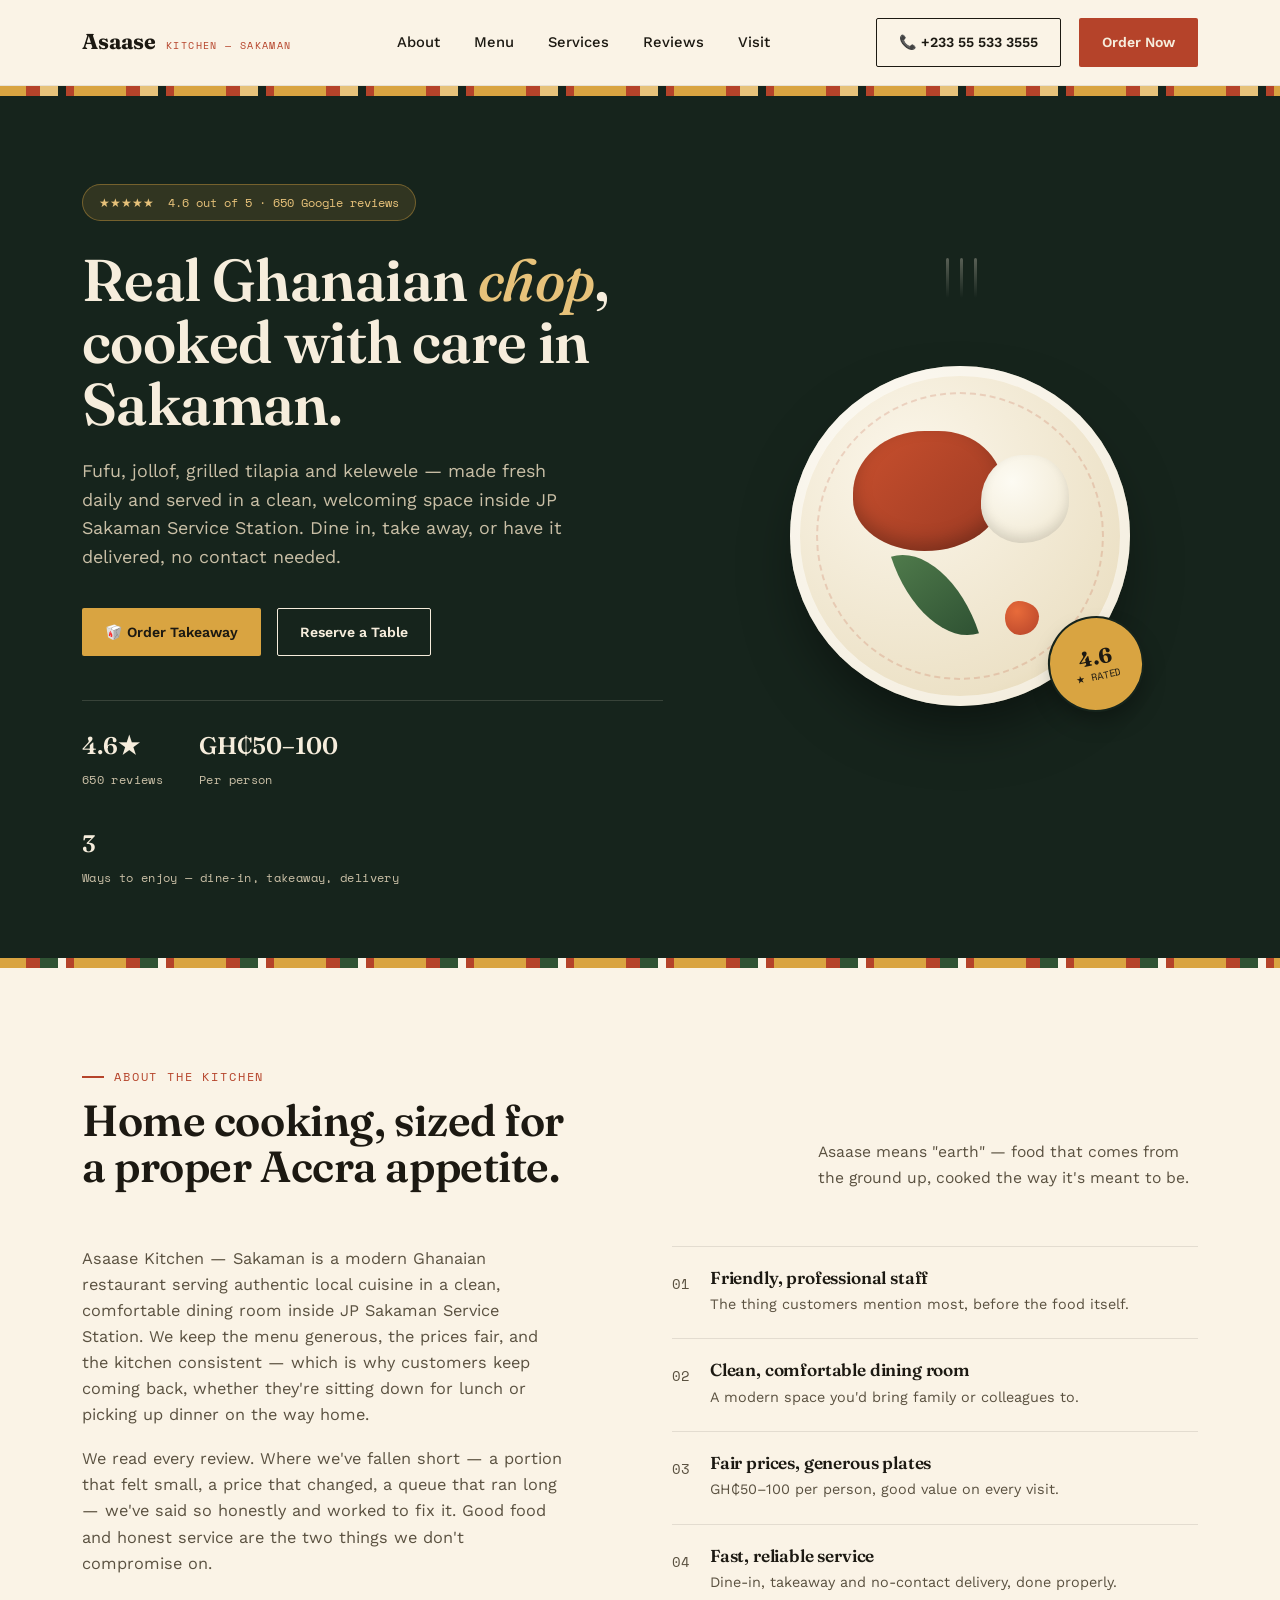
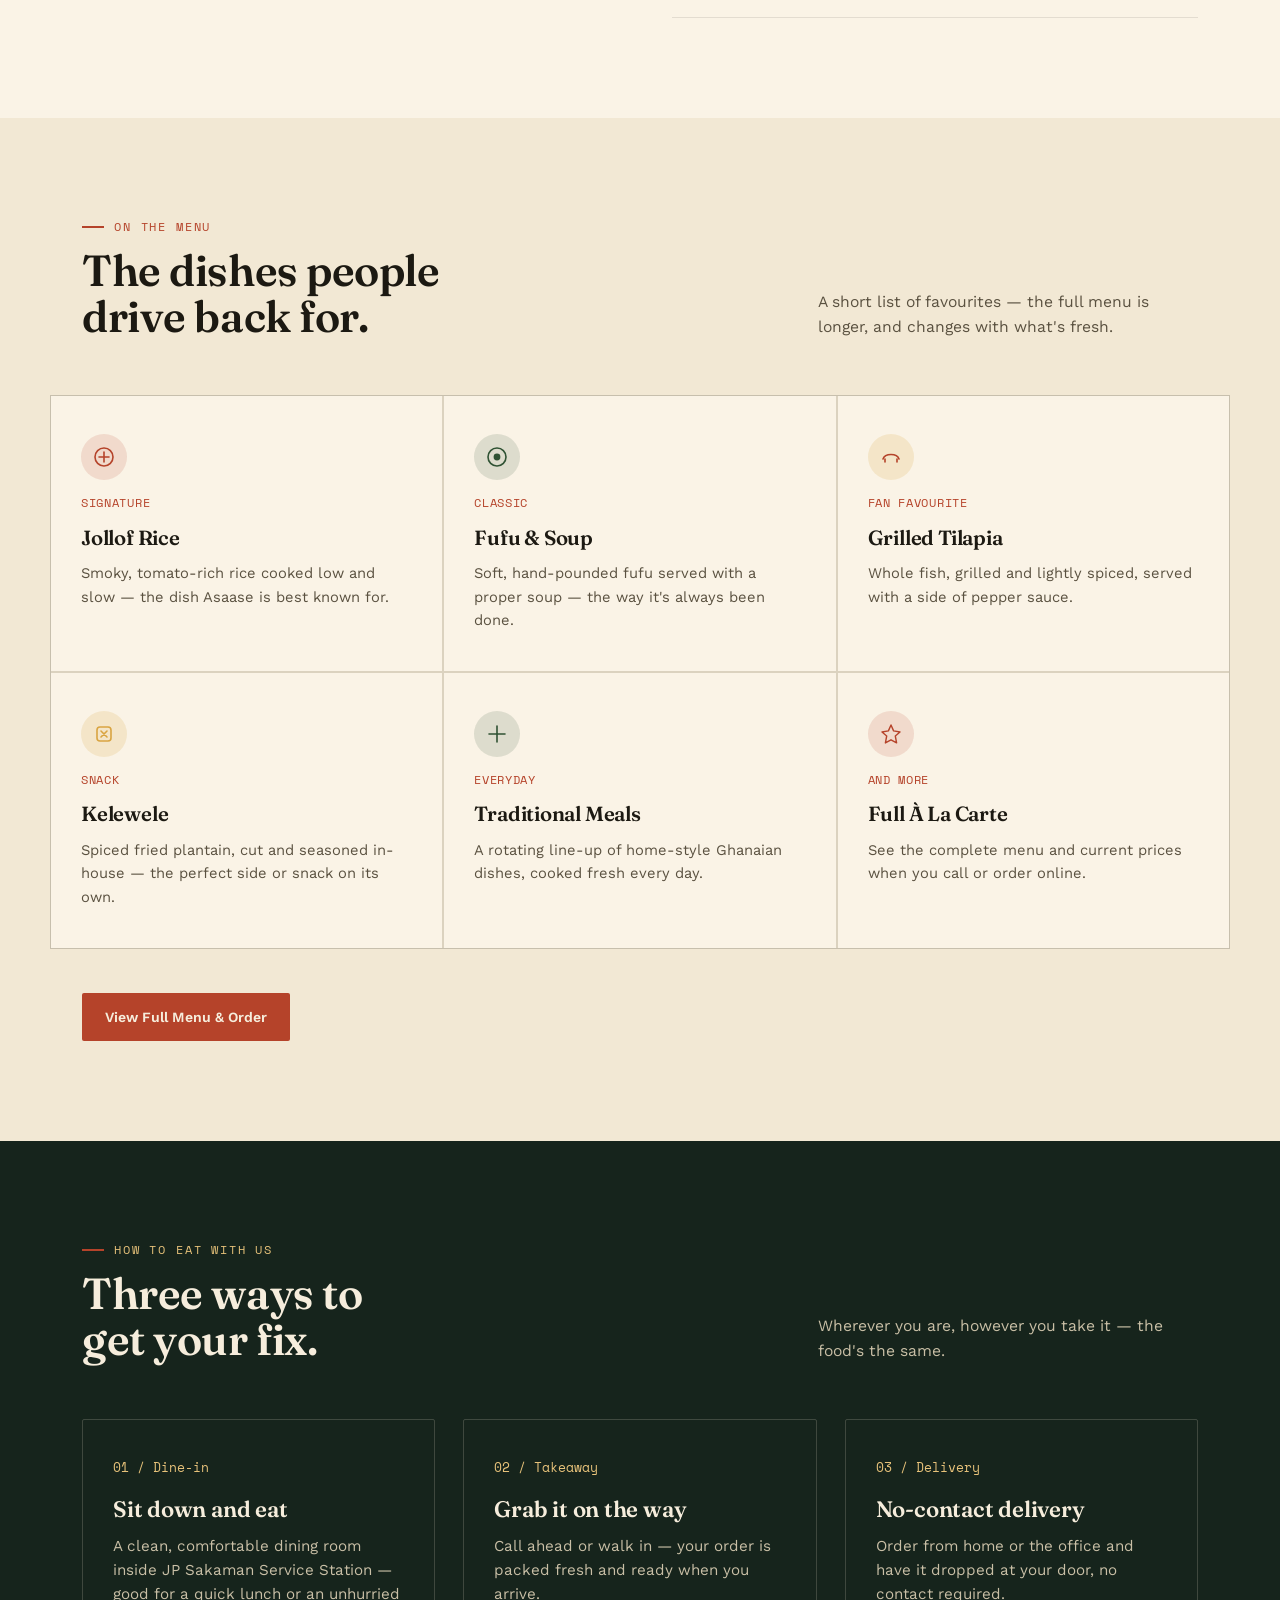
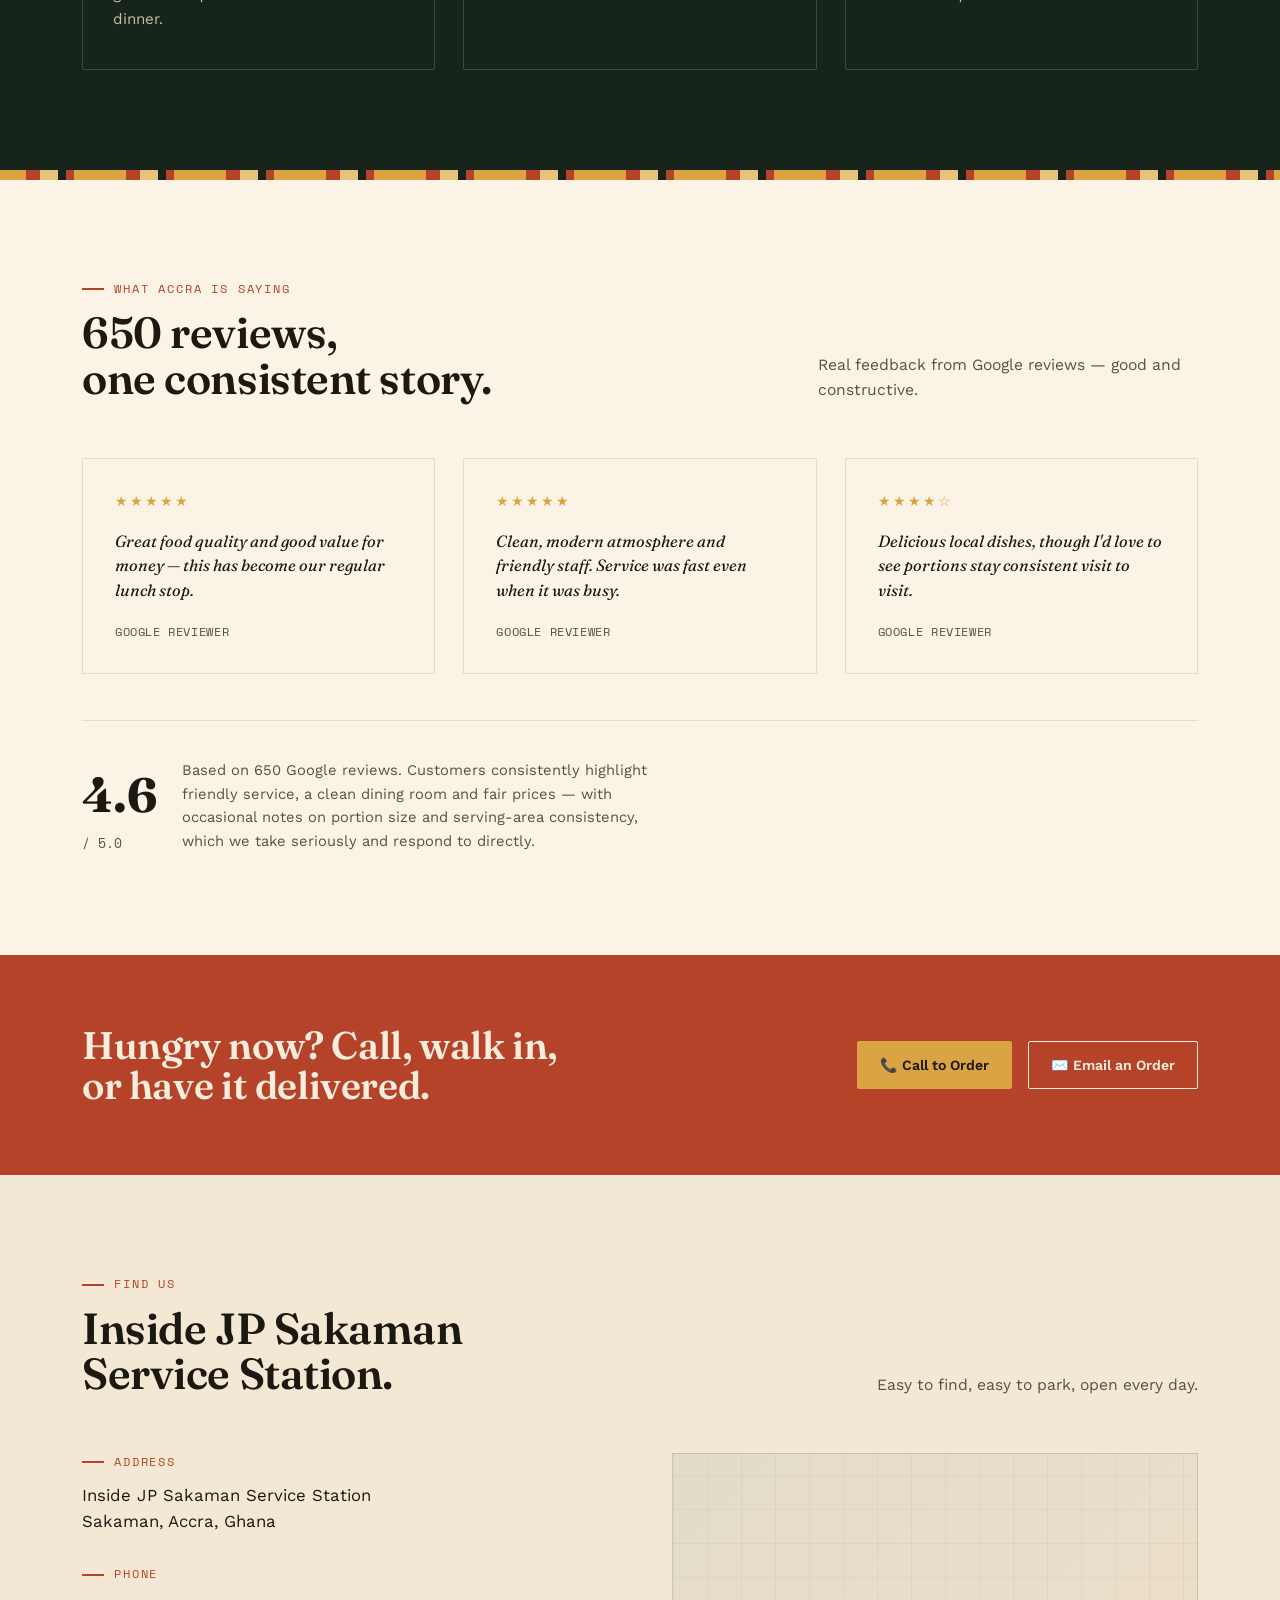
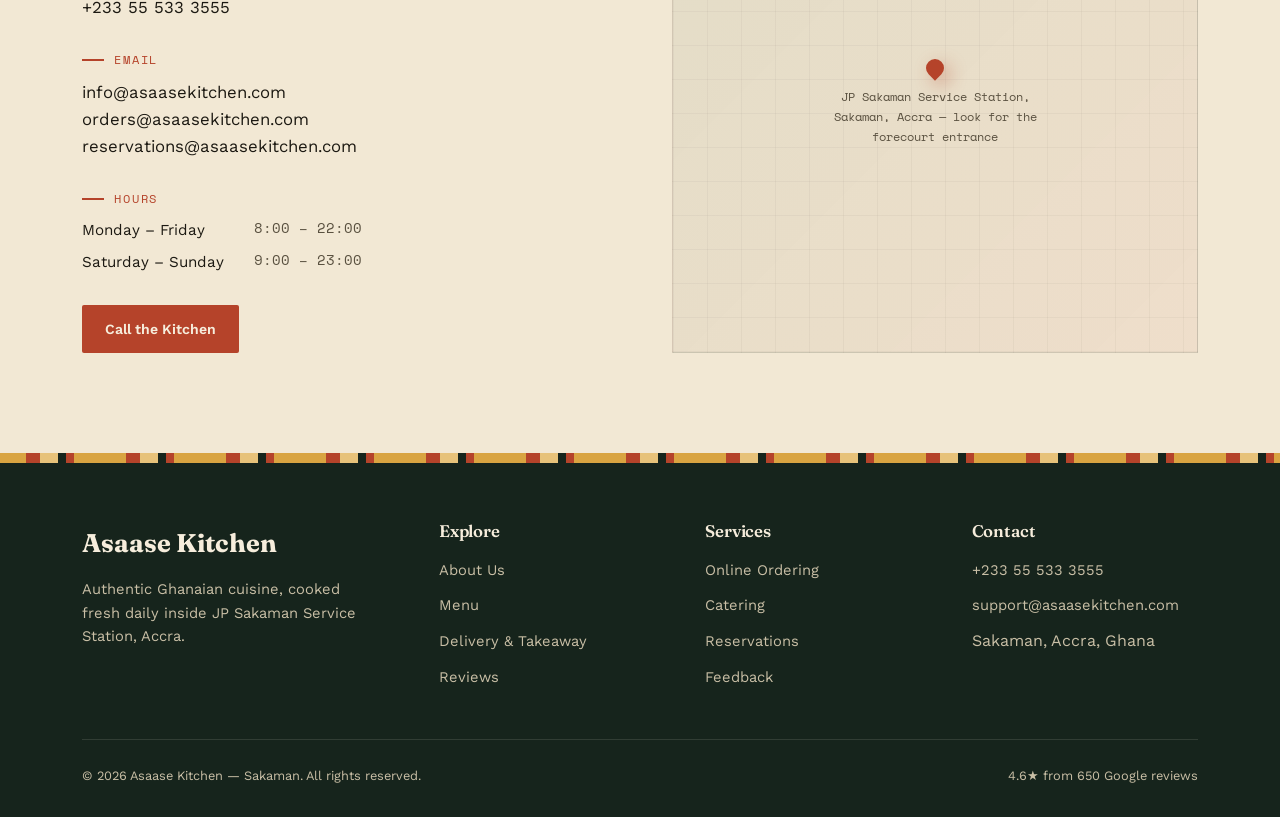
==== index.html @ f2ecf219 "Add files via upload" ====
<!DOCTYPE html>
<html lang="en">
<head>
<meta charset="UTF-8">
<meta name="viewport" content="width=device-width, initial-scale=1.0">
<title>Asaase Kitchen — Sakaman | Authentic Ghanaian Kitchen</title>
<meta name="description" content="Asaase Kitchen — Sakaman. Authentic Ghanaian cuisine, dine-in, takeaway and no-contact delivery inside JP Sakaman Service Station, Accra.">
<link rel="preconnect" href="https://fonts.googleapis.com">
<link rel="preconnect" href="https://fonts.gstatic.com" crossorigin>
<link href="https://fonts.googleapis.com/css2?family=Fraunces:opsz,wght@9..144,300;9..144,500;9..144,600;9..144,700;9..144,900&family=Work+Sans:wght@400;500;600&family=Space+Mono:wght@400;700&display=swap" rel="stylesheet">
<style>
  :root{
    --bg-dark:#16241C;
    --bg-dark-2:#1D2F23;
    --bg-cream:#FAF3E6;
    --bg-cream-2:#F2E8D4;
    --green:#2F5233;
    --green-light:#3E6B45;
    --gold:#D9A441;
    --gold-soft:#E7C27A;
    --terracotta:#B5432A;
    --terracotta-soft:#C9603F;
    --text-dark:#1C1912;
    --text-light:#F6EDDC;
    --text-muted-dark:#5A5140;
    --text-muted-light:#C9BFA6;
    --radius:2px;
  }
  *{margin:0;padding:0;box-sizing:border-box;}
  html{scroll-behavior:smooth;}
  body{
    background:var(--bg-cream);
    color:var(--text-dark);
    font-family:'Work Sans',sans-serif;
    font-size:16px;
    line-height:1.6;
    overflow-x:hidden;
  }
  h1,h2,h3,h4{
    font-family:'Fraunces',serif;
    font-weight:600;
    line-height:1.05;
    letter-spacing:-0.01em;
  }
  a{color:inherit;text-decoration:none;}
  img{max-width:100%;display:block;}
  .eyebrow{
    font-family:'Space Mono',monospace;
    font-size:0.72rem;
    letter-spacing:0.16em;
    text-transform:uppercase;
    color:var(--terracotta);
    display:flex;
    align-items:center;
    gap:10px;
  }
  .eyebrow::before{
    content:'';
    width:22px;height:2px;
    background:var(--terracotta);
    display:inline-block;
  }
  .wrap{
    max-width:1180px;
    margin:0 auto;
    padding:0 32px;
  }

  /* ---------- Kente stripe divider (signature element) ---------- */
  .kente{
    height:10px;
    width:100%;
    background:repeating-linear-gradient(
      90deg,
      var(--gold) 0px, var(--gold) 26px,
      var(--terracotta) 26px, var(--terracotta) 40px,
      var(--green) 40px, var(--green) 58px,
      var(--bg-cream) 58px, var(--bg-cream) 66px,
      var(--terracotta) 66px, var(--terracotta) 74px,
      var(--gold) 74px, var(--gold) 100px
    );
  }
  .kente.dark{
    background:repeating-linear-gradient(
      90deg,
      var(--gold) 0px, var(--gold) 26px,
      var(--terracotta) 26px, var(--terracotta) 40px,
      var(--gold-soft) 40px, var(--gold-soft) 58px,
      var(--bg-dark) 58px, var(--bg-dark) 66px,
      var(--terracotta) 66px, var(--terracotta) 74px,
      var(--gold) 74px, var(--gold) 100px
    );
  }

  /* ---------- Header ---------- */
  header{
    position:sticky;top:0;z-index:100;
    background:var(--bg-cream);
    border-bottom:1px solid rgba(28,25,18,0.08);
  }
  .nav-row{
    display:flex;
    align-items:center;
    justify-content:space-between;
    padding:18px 32px;
    max-width:1180px;
    margin:0 auto;
  }
  .logo{
    display:flex;
    align-items:baseline;
    gap:10px;
    font-family:'Fraunces',serif;
    font-weight:700;
    font-size:1.35rem;
    color:var(--text-dark);
  }
  .logo span{
    font-family:'Space Mono',monospace;
    font-size:0.62rem;
    letter-spacing:0.14em;
    text-transform:uppercase;
    color:var(--terracotta);
    font-weight:400;
  }
  nav ul{
    display:flex;
    gap:34px;
    list-style:none;
  }
  nav ul li a{
    font-size:0.92rem;
    font-weight:500;
    color:var(--text-dark);
    position:relative;
    padding-bottom:4px;
  }
  nav ul li a::after{
    content:'';
    position:absolute;
    left:0;bottom:0;
    width:0;height:2px;
    background:var(--terracotta);
    transition:width .25s ease;
  }
  nav ul li a:hover::after{width:100%;}
  .nav-actions{display:flex;align-items:center;gap:18px;}
  .btn{
    display:inline-flex;
    align-items:center;
    gap:8px;
    padding:12px 22px;
    font-size:0.88rem;
    font-weight:600;
    border-radius:var(--radius);
    border:1.5px solid transparent;
    cursor:pointer;
    transition:transform .2s ease, background .2s ease, color .2s ease, border-color .2s ease;
    white-space:nowrap;
  }
  .btn:hover{transform:translateY(-2px);}
  .btn-solid{background:var(--terracotta);color:var(--text-light);}
  .btn-solid:hover{background:#9c3a23;}
  .btn-outline{border-color:var(--text-dark);color:var(--text-dark);}
  .btn-outline:hover{background:var(--text-dark);color:var(--bg-cream);}
  .btn-outline-light{border-color:var(--text-light);color:var(--text-light);}
  .btn-outline-light:hover{background:var(--text-light);color:var(--bg-dark);}
  .btn-gold{background:var(--gold);color:var(--text-dark);}
  .btn-gold:hover{background:var(--gold-soft);}

  .menu-toggle{display:none;background:none;border:none;font-size:1.6rem;cursor:pointer;color:var(--text-dark);}

  /* ---------- Hero ---------- */
  .hero{
    background:var(--bg-dark);
    color:var(--text-light);
    position:relative;
    padding:88px 0 0;
    overflow:hidden;
  }
  .hero-grid{
    display:grid;
    grid-template-columns:1.1fr 0.9fr;
    gap:60px;
    align-items:center;
    padding-bottom:70px;
  }
  .rating-pill{
    display:inline-flex;
    align-items:center;
    gap:10px;
    background:rgba(217,164,65,0.14);
    border:1px solid rgba(217,164,65,0.4);
    padding:8px 16px;
    border-radius:40px;
    font-family:'Space Mono',monospace;
    font-size:0.78rem;
    color:var(--gold-soft);
    margin-bottom:28px;
  }
  .hero h1{
    font-size:clamp(2.6rem,4.6vw,4.1rem);
    color:var(--text-light);
    margin-bottom:22px;
  }
  .hero h1 em{
    font-style:italic;
    color:var(--gold-soft);
    font-weight:500;
  }
  .hero p.lede{
    font-size:1.12rem;
    color:var(--text-muted-light);
    max-width:480px;
    margin-bottom:36px;
  }
  .hero-ctas{display:flex;gap:16px;flex-wrap:wrap;margin-bottom:44px;}
  .hero-meta{
    display:flex;
    gap:36px;
    flex-wrap:wrap;
    border-top:1px solid rgba(246,237,220,0.15);
    padding-top:26px;
  }
  .hero-meta div{display:flex;flex-direction:column;gap:4px;}
  .hero-meta b{font-family:'Fraunces',serif;font-size:1.5rem;font-weight:600;}
  .hero-meta span{font-size:0.78rem;color:var(--text-muted-light);font-family:'Space Mono',monospace;letter-spacing:.03em;}

  /* Hero visual: abstract plate composition, css-only */
  .hero-plate-wrap{
    position:relative;
    display:flex;
    align-items:center;
    justify-content:center;
    height:440px;
  }
  .plate{
    width:340px;height:340px;
    border-radius:50%;
    background:radial-gradient(circle at 35% 30%, #FBF6EA, #ECE1C6 72%, #DCCBA1 100%);
    box-shadow:0 30px 60px -15px rgba(0,0,0,0.5), inset 0 0 0 10px rgba(255,255,255,0.5);
    position:relative;
    display:flex;
    align-items:center;
    justify-content:center;
  }
  .plate::before{
    content:'';
    position:absolute;
    inset:26px;
    border-radius:50%;
    border:2px dashed rgba(181,67,42,0.18);
  }
  .food-cluster{
    width:230px;height:230px;
    position:relative;
  }
  .blob{position:absolute;border-radius:50% 45% 55% 50%/55% 50% 50% 45%;}
  .blob.jollof{
    width:150px;height:120px;top:10px;left:8px;
    background:linear-gradient(135deg,#C9502E,#9C3A23);
    box-shadow:inset 0 -8px 18px rgba(0,0,0,0.25);
  }
  .blob.fufu{
    width:88px;height:88px;top:34px;right:6px;
    background:radial-gradient(circle at 35% 30%,#FDFBF3,#EFE6CE);
    box-shadow:inset 0 -6px 12px rgba(0,0,0,0.12);
  }
  .blob.leaf{
    width:60px;height:100px;bottom:6px;left:60px;
    background:linear-gradient(160deg,#4F7A4B,#2F5233);
    border-radius:0 100% 0 100%;
    transform:rotate(-18deg);
  }
  .blob.pepper{
    width:34px;height:34px;bottom:16px;right:36px;
    background:radial-gradient(circle at 35% 30%,#E86B3A,#B5432A);
    border-radius:40% 60% 55% 45%/50% 45% 55% 50%;
  }
  .steam{
    position:absolute;
    top:-58px;left:50%;
    width:2px;height:60px;
    opacity:0.5;
  }
  .steam span{
    position:absolute;
    width:3px;height:40px;
    background:linear-gradient(to top, rgba(246,237,220,0), rgba(246,237,220,0.6));
    border-radius:4px;
    animation:rise 3.2s ease-in-out infinite;
  }
  .steam span:nth-child(1){left:-14px;animation-delay:0s;}
  .steam span:nth-child(2){left:0px;animation-delay:1s;}
  .steam span:nth-child(3){left:14px;animation-delay:2s;}
  @keyframes rise{
    0%{transform:translateY(10px);opacity:0;}
    30%{opacity:0.7;}
    100%{transform:translateY(-40px);opacity:0;}
  }
  @media (prefers-reduced-motion: reduce){
    .steam span{animation:none;opacity:0.35;}
  }
  .badge-stamp{
    position:absolute;
    bottom:-6px;right:-14px;
    background:var(--gold);
    color:var(--text-dark);
    width:96px;height:96px;
    border-radius:50%;
    display:flex;
    flex-direction:column;
    align-items:center;
    justify-content:center;
    font-family:'Space Mono',monospace;
    font-size:0.62rem;
    text-align:center;
    line-height:1.3;
    transform:rotate(-12deg);
    box-shadow:0 12px 24px -6px rgba(0,0,0,0.4);
    border:2px solid var(--bg-dark);
  }
  .badge-stamp b{font-family:'Fraunces',serif;font-size:1.3rem;display:block;}

  /* ---------- Section shells ---------- */
  section{padding:100px 0;}
  .section-cream{background:var(--bg-cream);}
  .section-cream2{background:var(--bg-cream-2);}
  .section-dark{background:var(--bg-dark);color:var(--text-light);}
  .section-head{
    display:flex;
    justify-content:space-between;
    align-items:flex-end;
    gap:40px;
    margin-bottom:56px;
    flex-wrap:wrap;
  }
  .section-head h2{font-size:clamp(2rem,3.4vw,2.9rem);margin-top:12px;}
  .section-head p{max-width:380px;color:var(--text-muted-dark);font-size:0.98rem;}
  .section-dark .section-head p{color:var(--text-muted-light);}

  /* ---------- About / highlights ---------- */
  .about-grid{
    display:grid;
    grid-template-columns:1fr 1fr;
    gap:64px;
    align-items:start;
  }
  .about-grid p{color:var(--text-muted-dark);margin-bottom:18px;font-size:1.02rem;max-width:480px;}
  .highlight-list{
    display:flex;
    flex-direction:column;
    gap:0;
  }
  .highlight-item{
    display:flex;
    gap:20px;
    padding:22px 0;
    border-top:1px solid rgba(28,25,18,0.1);
  }
  .highlight-item:last-child{border-bottom:1px solid rgba(28,25,18,0.1);}
  .highlight-num{
    font-family:'Space Mono',monospace;
    font-size:0.8rem;
    color:var(--terracotta);
    padding-top:3px;
  }
  .highlight-item h4{font-size:1.08rem;margin-bottom:4px;}
  .highlight-item span{color:var(--text-muted-dark);font-size:0.9rem;}

  /* ---------- Dishes ---------- */
  .dish-grid{
    display:grid;
    grid-template-columns:repeat(3,1fr);
    gap:2px;
    background:rgba(28,25,18,0.1);
    border:1px solid rgba(28,25,18,0.1);
  }
  .dish-card{
    background:var(--bg-cream);
    padding:38px 30px;
    display:flex;
    flex-direction:column;
    gap:14px;
    min-height:230px;
    transition:background .25s ease;
    position:relative;
  }
  .dish-card:hover{background:var(--bg-cream-2);}
  .dish-icon{
    width:46px;height:46px;
    border-radius:50%;
    display:flex;align-items:center;justify-content:center;
  }
  .dish-icon svg{width:24px;height:24px;}
  .dish-card h3{font-size:1.28rem;}
  .dish-card p{color:var(--text-muted-dark);font-size:0.92rem;flex-grow:1;}
  .dish-tag{
    font-family:'Space Mono',monospace;
    font-size:0.72rem;
    letter-spacing:.06em;
    text-transform:uppercase;
    color:var(--terracotta);
  }

  /* ---------- Services ---------- */
  .service-grid{
    display:grid;
    grid-template-columns:repeat(3,1fr);
    gap:28px;
  }
  .service-card{
    border:1.5px solid rgba(246,237,220,0.18);
    padding:38px 30px;
    border-radius:var(--radius);
    transition:border-color .25s ease, transform .25s ease;
  }
  .service-card:hover{border-color:var(--gold);transform:translateY(-4px);}
  .service-card .num{
    font-family:'Space Mono',monospace;
    color:var(--gold-soft);
    font-size:0.8rem;
    margin-bottom:20px;
    display:block;
  }
  .service-card h3{font-size:1.4rem;margin-bottom:12px;color:var(--text-light);}
  .service-card p{color:var(--text-muted-light);font-size:0.95rem;}

  /* ---------- Reviews ---------- */
  .review-strip{
    display:grid;
    grid-template-columns:repeat(3,1fr);
    gap:28px;
  }
  .review-card{
    background:var(--bg-cream);
    border:1px solid rgba(28,25,18,0.1);
    padding:32px;
    position:relative;
  }
  .review-stars{color:var(--gold);font-family:'Space Mono',monospace;font-size:0.85rem;margin-bottom:16px;letter-spacing:2px;}
  .review-card p.quote{font-size:1.02rem;font-family:'Fraunces',serif;font-weight:400;font-style:italic;margin-bottom:20px;line-height:1.5;}
  .review-name{font-family:'Space Mono',monospace;font-size:0.76rem;text-transform:uppercase;color:var(--text-muted-dark);letter-spacing:.05em;}
  .review-summary{
    display:flex;
    align-items:center;
    gap:24px;
    margin-top:46px;
    padding-top:36px;
    border-top:1px solid rgba(28,25,18,0.1);
    flex-wrap:wrap;
  }
  .review-summary .score{font-family:'Fraunces',serif;font-size:3rem;font-weight:700;}
  .review-summary .score-sub{font-family:'Space Mono',monospace;font-size:0.8rem;color:var(--text-muted-dark);}
  .review-note{color:var(--text-muted-dark);font-size:0.92rem;max-width:500px;}

  /* ---------- Order / CTA banner ---------- */
  .order-banner{
    background:var(--terracotta);
    color:var(--text-light);
    padding:70px 0;
  }
  .order-banner .wrap{
    display:flex;
    justify-content:space-between;
    align-items:center;
    gap:40px;
    flex-wrap:wrap;
  }
  .order-banner h2{font-size:clamp(1.8rem,3vw,2.5rem);max-width:520px;color:var(--text-light);}
  .order-banner-ctas{display:flex;gap:16px;flex-wrap:wrap;}

  /* ---------- Location / Contact ---------- */
  .contact-grid{
    display:grid;
    grid-template-columns:1fr 1fr;
    gap:64px;
  }
  .info-block{margin-bottom:30px;}
  .info-block .eyebrow{margin-bottom:10px;}
  .info-block p, .info-block a.line{font-size:1.05rem;margin-bottom:2px;}
  .info-block a.line:hover{color:var(--terracotta);}
  .map-frame{
    border:1px solid rgba(28,25,18,0.12);
    background:
      linear-gradient(135deg, rgba(47,82,51,0.08), rgba(181,67,42,0.06)),
      repeating-linear-gradient(0deg, rgba(28,25,18,0.04) 0 1px, transparent 1px 34px),
      repeating-linear-gradient(90deg, rgba(28,25,18,0.04) 0 1px, transparent 1px 34px);
    min-height:360px;
    position:relative;
    display:flex;
    align-items:center;
    justify-content:center;
  }
  .map-pin{
    display:flex;
    flex-direction:column;
    align-items:center;
    gap:10px;
  }
  .map-pin .dot{
    width:18px;height:18px;
    background:var(--terracotta);
    border-radius:50% 50% 50% 0;
    transform:rotate(-45deg);
    box-shadow:0 8px 18px rgba(181,67,42,0.4);
  }
  .map-pin span{
    font-family:'Space Mono',monospace;
    font-size:0.78rem;
    color:var(--text-muted-dark);
    text-align:center;
    max-width:220px;
  }
  .hours-list{display:flex;flex-direction:column;gap:8px;margin-top:8px;}
  .hours-list div{display:flex;justify-content:space-between;font-size:0.95rem;max-width:280px;}
  .hours-list span:last-child{font-family:'Space Mono',monospace;font-size:0.85rem;color:var(--text-muted-dark);}

  /* ---------- Footer ---------- */
  footer{background:var(--bg-dark);color:var(--text-muted-light);padding:60px 0 30px;}
  .footer-grid{
    display:grid;
    grid-template-columns:1.4fr 1fr 1fr 1fr;
    gap:40px;
    margin-bottom:50px;
  }
  .footer-grid h4{color:var(--text-light);font-family:'Fraunces',serif;font-size:1.05rem;margin-bottom:16px;font-weight:600;}
  .footer-grid ul{list-style:none;display:flex;flex-direction:column;gap:10px;}
  .footer-grid ul li a{font-size:0.92rem;}
  .footer-grid ul li a:hover{color:var(--gold-soft);}
  .footer-logo{
    font-family:'Fraunces',serif;font-size:1.6rem;font-weight:700;color:var(--text-light);margin-bottom:14px;
  }
  .footer-bottom{
    display:flex;
    justify-content:space-between;
    padding-top:26px;
    border-top:1px solid rgba(246,237,220,0.12);
    font-size:0.8rem;
    flex-wrap:wrap;
    gap:10px;
  }

  /* ---------- Mobile nav ---------- */
  .mobile-menu{
    display:none;
    position:fixed;
    inset:0;
    background:var(--bg-dark);
    z-index:200;
    flex-direction:column;
    padding:32px;
  }
  .mobile-menu.open{display:flex;}
  .mobile-menu-top{display:flex;justify-content:space-between;align-items:center;margin-bottom:50px;}
  .mobile-menu ul{list-style:none;display:flex;flex-direction:column;gap:28px;}
  .mobile-menu ul li a{font-family:'Fraunces',serif;font-size:2rem;color:var(--text-light);}
  .mobile-menu .btn{margin-top:40px;align-self:flex-start;}
  .close-x{background:none;border:none;color:var(--text-light);font-size:2rem;cursor:pointer;}

  /* ---------- Responsive ---------- */
  @media (max-width:980px){
    .hero-grid{grid-template-columns:1fr;gap:50px;padding-bottom:50px;}
    .hero-plate-wrap{height:320px;order:-1;}
    .about-grid{grid-template-columns:1fr;}
    .dish-grid{grid-template-columns:repeat(2,1fr);}
    .service-grid{grid-template-columns:repeat(1,1fr);}
    .review-strip{grid-template-columns:1fr;}
    .contact-grid{grid-template-columns:1fr;}
    .footer-grid{grid-template-columns:1fr 1fr;}
    nav, .nav-actions .btn-outline{display:none;}
    .menu-toggle{display:block;}
  }
  @media (max-width:600px){
    .wrap{padding:0 20px;}
    .dish-grid{grid-template-columns:1fr;}
    .footer-grid{grid-template-columns:1fr;}
    section{padding:70px 0;}
    .order-banner .wrap{flex-direction:column;align-items:flex-start;}
  }
</style>
</head>
<body>

<header>
  <div class="nav-row">
    <a href="#top" class="logo">Asaase <span>Kitchen — Sakaman</span></a>
    <nav>
      <ul>
        <li><a href="#about">About</a></li>
        <li><a href="#menu">Menu</a></li>
        <li><a href="#services">Services</a></li>
        <li><a href="#reviews">Reviews</a></li>
        <li><a href="#visit">Visit</a></li>
      </ul>
    </nav>
    <div class="nav-actions">
      <a href="tel:+233555333555" class="btn btn-outline">📞 +233 55 533 3555</a>
      <a href="#order" class="btn btn-solid">Order Now</a>
      <button class="menu-toggle" aria-label="Open menu" onclick="document.getElementById('mobileMenu').classList.add('open')">☰</button>
    </div>
  </div>
</header>

<div class="mobile-menu" id="mobileMenu">
  <div class="mobile-menu-top">
    <span class="logo" style="color:var(--text-light)">Asaase Kitchen</span>
    <button class="close-x" onclick="document.getElementById('mobileMenu').classList.remove('open')">✕</button>
  </div>
  <ul>
    <li><a href="#about" onclick="document.getElementById('mobileMenu').classList.remove('open')">About</a></li>
    <li><a href="#menu" onclick="document.getElementById('mobileMenu').classList.remove('open')">Menu</a></li>
    <li><a href="#services" onclick="document.getElementById('mobileMenu').classList.remove('open')">Services</a></li>
    <li><a href="#reviews" onclick="document.getElementById('mobileMenu').classList.remove('open')">Reviews</a></li>
    <li><a href="#visit" onclick="document.getElementById('mobileMenu').classList.remove('open')">Visit</a></li>
  </ul>
  <a href="#order" class="btn btn-gold">Order Now</a>
</div>

<div class="kente dark" id="top"></div>

<!-- HERO -->
<section class="hero">
  <div class="wrap hero-grid">
    <div>
      <div class="rating-pill">★★★★★ &nbsp;4.6 out of 5 · 650 Google reviews</div>
      <h1>Real Ghanaian <em>chop</em>,<br>cooked with care in Sakaman.</h1>
      <p class="lede">Fufu, jollof, grilled tilapia and kelewele — made fresh daily and served in a clean, welcoming space inside JP Sakaman Service Station. Dine in, take away, or have it delivered, no contact needed.</p>
      <div class="hero-ctas">
        <a href="#order" class="btn btn-gold">🥡 Order Takeaway</a>
        <a href="#visit" class="btn btn-outline-light">Reserve a Table</a>
      </div>
      <div class="hero-meta">
        <div><b>4.6★</b><span>650 reviews</span></div>
        <div><b>GH₵50–100</b><span>Per person</span></div>
        <div><b>3</b><span>Ways to enjoy — dine-in, takeaway, delivery</span></div>
      </div>
    </div>
    <div class="hero-plate-wrap">
      <div class="steam"><span></span><span></span><span></span></div>
      <div class="plate">
        <div class="food-cluster">
          <div class="blob jollof"></div>
          <div class="blob fufu"></div>
          <div class="blob leaf"></div>
          <div class="blob pepper"></div>
        </div>
        <div class="badge-stamp"><b>4.6</b>★ RATED</div>
      </div>
    </div>
  </div>
</section>
<div class="kente"></div>

<!-- ABOUT -->
<section class="section-cream" id="about">
  <div class="wrap">
    <div class="section-head">
      <div>
        <span class="eyebrow">About the kitchen</span>
        <h2>Home cooking, sized for<br>a proper Accra appetite.</h2>
      </div>
      <p>Asaase means "earth" — food that comes from the ground up, cooked the way it's meant to be.</p>
    </div>
    <div class="about-grid">
      <div>
        <p>Asaase Kitchen — Sakaman is a modern Ghanaian restaurant serving authentic local cuisine in a clean, comfortable dining room inside JP Sakaman Service Station. We keep the menu generous, the prices fair, and the kitchen consistent — which is why customers keep coming back, whether they're sitting down for lunch or picking up dinner on the way home.</p>
        <p>We read every review. Where we've fallen short — a portion that felt small, a price that changed, a queue that ran long — we've said so honestly and worked to fix it. Good food and honest service are the two things we don't compromise on.</p>
      </div>
      <div class="highlight-list">
        <div class="highlight-item">
          <span class="highlight-num">01</span>
          <div><h4>Friendly, professional staff</h4><span>The thing customers mention most, before the food itself.</span></div>
        </div>
        <div class="highlight-item">
          <span class="highlight-num">02</span>
          <div><h4>Clean, comfortable dining room</h4><span>A modern space you'd bring family or colleagues to.</span></div>
        </div>
        <div class="highlight-item">
          <span class="highlight-num">03</span>
          <div><h4>Fair prices, generous plates</h4><span>GH₵50–100 per person, good value on every visit.</span></div>
        </div>
        <div class="highlight-item">
          <span class="highlight-num">04</span>
          <div><h4>Fast, reliable service</h4><span>Dine-in, takeaway and no-contact delivery, done properly.</span></div>
        </div>
      </div>
    </div>
  </div>
</section>

<!-- MENU / DISHES -->
<section class="section-cream2" id="menu">
  <div class="wrap">
    <div class="section-head">
      <div>
        <span class="eyebrow">On the menu</span>
        <h2>The dishes people<br>drive back for.</h2>
      </div>
      <p>A short list of favourites — the full menu is longer, and changes with what's fresh.</p>
    </div>
  </div>
  <div class="wrap" style="padding:0;">
    <div class="dish-grid">
      <div class="dish-card">
        <div class="dish-icon" style="background:rgba(181,67,42,0.14);">
          <svg viewBox="0 0 24 24" fill="none"><circle cx="12" cy="12" r="9" stroke="#B5432A" stroke-width="1.6"/><path d="M7 12h10M12 7v10" stroke="#B5432A" stroke-width="1.6" stroke-linecap="round"/></svg>
        </div>
        <span class="dish-tag">Signature</span>
        <h3>Jollof Rice</h3>
        <p>Smoky, tomato-rich rice cooked low and slow — the dish Asaase is best known for.</p>
      </div>
      <div class="dish-card">
        <div class="dish-icon" style="background:rgba(47,82,51,0.14);">
          <svg viewBox="0 0 24 24" fill="none"><circle cx="12" cy="12" r="9" stroke="#2F5233" stroke-width="1.6"/><circle cx="12" cy="12" r="3.4" fill="#2F5233"/></svg>
        </div>
        <span class="dish-tag">Classic</span>
        <h3>Fufu &amp; Soup</h3>
        <p>Soft, hand-pounded fufu served with a proper soup — the way it's always been done.</p>
      </div>
      <div class="dish-card">
        <div class="dish-icon" style="background:rgba(217,164,65,0.18);">
          <svg viewBox="0 0 24 24" fill="none"><path d="M4 14c2-6 14-6 16 0" stroke="#B5432A" stroke-width="1.6" stroke-linecap="round"/><path d="M6 14v3M18 14v3" stroke="#B5432A" stroke-width="1.6" stroke-linecap="round"/></svg>
        </div>
        <span class="dish-tag">Fan favourite</span>
        <h3>Grilled Tilapia</h3>
        <p>Whole fish, grilled and lightly spiced, served with a side of pepper sauce.</p>
      </div>
      <div class="dish-card">
        <div class="dish-icon" style="background:rgba(217,164,65,0.18);">
          <svg viewBox="0 0 24 24" fill="none"><rect x="5" y="5" width="14" height="14" rx="3" stroke="#D9A441" stroke-width="1.6"/><path d="M9 9l6 6M15 9l-6 6" stroke="#D9A441" stroke-width="1.6" stroke-linecap="round"/></svg>
        </div>
        <span class="dish-tag">Snack</span>
        <h3>Kelewele</h3>
        <p>Spiced fried plantain, cut and seasoned in-house — the perfect side or snack on its own.</p>
      </div>
      <div class="dish-card">
        <div class="dish-icon" style="background:rgba(47,82,51,0.14);">
          <svg viewBox="0 0 24 24" fill="none"><path d="M12 4v16M4 12h16" stroke="#2F5233" stroke-width="1.6" stroke-linecap="round"/></svg>
        </div>
        <span class="dish-tag">Everyday</span>
        <h3>Traditional Meals</h3>
        <p>A rotating line-up of home-style Ghanaian dishes, cooked fresh every day.</p>
      </div>
      <div class="dish-card">
        <div class="dish-icon" style="background:rgba(181,67,42,0.14);">
          <svg viewBox="0 0 24 24" fill="none"><path d="M12 3l2.6 5.9L21 10l-4.7 4 1.3 6.9L12 17.8 6.4 20.9l1.3-6.9L3 10l6.4-1.1L12 3z" stroke="#B5432A" stroke-width="1.4" stroke-linejoin="round"/></svg>
        </div>
        <span class="dish-tag">And more</span>
        <h3>Full À La Carte</h3>
        <p>See the complete menu and current prices when you call or order online.</p>
      </div>
    </div>
  </div>
  <div class="wrap" style="margin-top:44px;">
    <a href="#order" class="btn btn-solid">View Full Menu &amp; Order</a>
  </div>
</section>

<!-- SERVICES -->
<section class="section-dark" id="services">
  <div class="wrap">
    <div class="section-head">
      <div>
        <span class="eyebrow" style="color:var(--gold-soft)">How to eat with us</span>
        <h2 style="color:var(--text-light)">Three ways to<br>get your fix.</h2>
      </div>
      <p>Wherever you are, however you take it — the food's the same.</p>
    </div>
    <div class="service-grid">
      <div class="service-card">
        <span class="num">01 / Dine-in</span>
        <h3>Sit down and eat</h3>
        <p>A clean, comfortable dining room inside JP Sakaman Service Station — good for a quick lunch or an unhurried dinner.</p>
      </div>
      <div class="service-card">
        <span class="num">02 / Takeaway</span>
        <h3>Grab it on the way</h3>
        <p>Call ahead or walk in — your order is packed fresh and ready when you arrive.</p>
      </div>
      <div class="service-card">
        <span class="num">03 / Delivery</span>
        <h3>No-contact delivery</h3>
        <p>Order from home or the office and have it dropped at your door, no contact required.</p>
      </div>
    </div>
  </div>
</section>
<div class="kente dark"></div>

<!-- REVIEWS -->
<section class="section-cream" id="reviews">
  <div class="wrap">
    <div class="section-head">
      <div>
        <span class="eyebrow">What Accra is saying</span>
        <h2>650 reviews,<br>one consistent story.</h2>
      </div>
      <p>Real feedback from Google reviews — good and constructive.</p>
    </div>
    <div class="review-strip">
      <div class="review-card">
        <div class="review-stars">★★★★★</div>
        <p class="quote">Great food quality and good value for money — this has become our regular lunch stop.</p>
        <div class="review-name">Google Reviewer</div>
      </div>
      <div class="review-card">
        <div class="review-stars">★★★★★</div>
        <p class="quote">Clean, modern atmosphere and friendly staff. Service was fast even when it was busy.</p>
        <div class="review-name">Google Reviewer</div>
      </div>
      <div class="review-card">
        <div class="review-stars">★★★★☆</div>
        <p class="quote">Delicious local dishes, though I'd love to see portions stay consistent visit to visit.</p>
        <div class="review-name">Google Reviewer</div>
      </div>
    </div>
    <div class="review-summary">
      <div>
        <div class="score">4.6</div>
        <div class="score-sub">/ 5.0</div>
      </div>
      <p class="review-note">Based on 650 Google reviews. Customers consistently highlight friendly service, a clean dining room and fair prices — with occasional notes on portion size and serving-area consistency, which we take seriously and respond to directly.</p>
    </div>
  </div>
</section>

<!-- ORDER BANNER -->
<section class="order-banner" id="order">
  <div class="wrap">
    <h2>Hungry now? Call, walk in, or have it delivered.</h2>
    <div class="order-banner-ctas">
      <a href="tel:+233555333555" class="btn btn-gold">📞 Call to Order</a>
      <a href="mailto:orders@asaasekitchen.com" class="btn btn-outline-light">✉️ Email an Order</a>
    </div>
  </div>
</section>

<!-- VISIT / CONTACT -->
<section class="section-cream2" id="visit">
  <div class="wrap">
    <div class="section-head">
      <div>
        <span class="eyebrow">Find us</span>
        <h2>Inside JP Sakaman<br>Service Station.</h2>
      </div>
      <p>Easy to find, easy to park, open every day.</p>
    </div>
    <div class="contact-grid">
      <div>
        <div class="info-block">
          <span class="eyebrow">Address</span>
          <p>Inside JP Sakaman Service Station<br>Sakaman, Accra, Ghana</p>
        </div>
        <div class="info-block">
          <span class="eyebrow">Phone</span>
          <a class="line" href="tel:+233555333555">+233 55 533 3555</a>
        </div>
        <div class="info-block">
          <span class="eyebrow">Email</span>
          <a class="line" href="mailto:info@asaasekitchen.com">info@asaasekitchen.com</a><br>
          <a class="line" href="mailto:orders@asaasekitchen.com">orders@asaasekitchen.com</a><br>
          <a class="line" href="mailto:reservations@asaasekitchen.com">reservations@asaasekitchen.com</a>
        </div>
        <div class="info-block">
          <span class="eyebrow">Hours</span>
          <div class="hours-list">
            <div><span>Monday – Friday</span><span>8:00 – 22:00</span></div>
            <div><span>Saturday – Sunday</span><span>9:00 – 23:00</span></div>
          </div>
        </div>
        <a href="tel:+233555333555" class="btn btn-solid">Call the Kitchen</a>
      </div>
      <div class="map-frame">
        <div class="map-pin">
          <div class="dot"></div>
          <span>JP Sakaman Service Station, Sakaman, Accra — look for the forecourt entrance</span>
        </div>
      </div>
    </div>
  </div>
</section>

<!-- FOOTER -->
<div class="kente dark"></div>
<footer>
  <div class="wrap">
    <div class="footer-grid">
      <div>
        <div class="footer-logo">Asaase Kitchen</div>
        <p style="max-width:280px;font-size:0.92rem;">Authentic Ghanaian cuisine, cooked fresh daily inside JP Sakaman Service Station, Accra.</p>
      </div>
      <div>
        <h4>Explore</h4>
        <ul>
          <li><a href="#about">About Us</a></li>
          <li><a href="#menu">Menu</a></li>
          <li><a href="#services">Delivery &amp; Takeaway</a></li>
          <li><a href="#reviews">Reviews</a></li>
        </ul>
      </div>
      <div>
        <h4>Services</h4>
        <ul>
          <li><a href="#order">Online Ordering</a></li>
          <li><a href="mailto:catering@asaasekitchen.com">Catering</a></li>
          <li><a href="mailto:reservations@asaasekitchen.com">Reservations</a></li>
          <li><a href="mailto:feedback@asaasekitchen.com">Feedback</a></li>
        </ul>
      </div>
      <div>
        <h4>Contact</h4>
        <ul>
          <li><a href="tel:+233555333555">+233 55 533 3555</a></li>
          <li><a href="mailto:support@asaasekitchen.com">support@asaasekitchen.com</a></li>
          <li>Sakaman, Accra, Ghana</li>
        </ul>
      </div>
    </div>
    <div class="footer-bottom">
      <span>© 2026 Asaase Kitchen — Sakaman. All rights reserved.</span>
      <span>4.6★ from 650 Google reviews</span>
    </div>
  </div>
</footer>

</body>
</html>
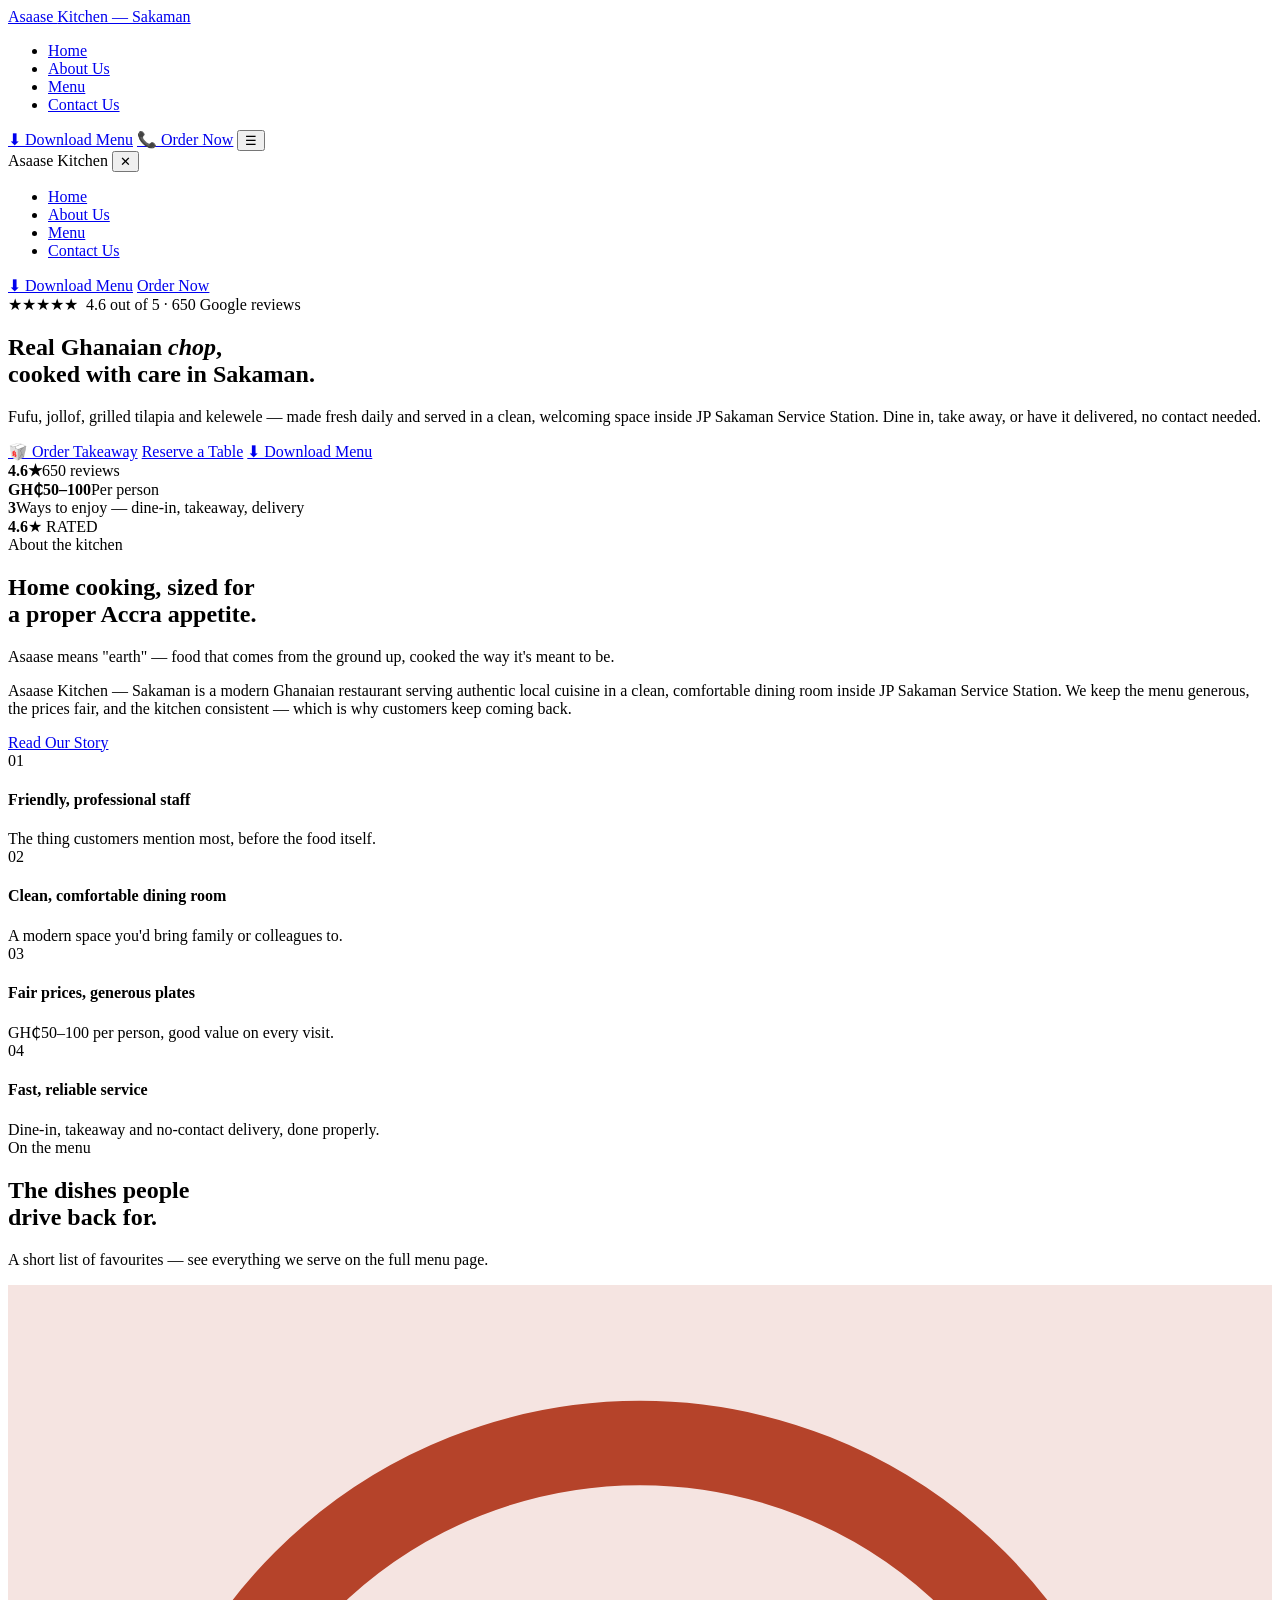
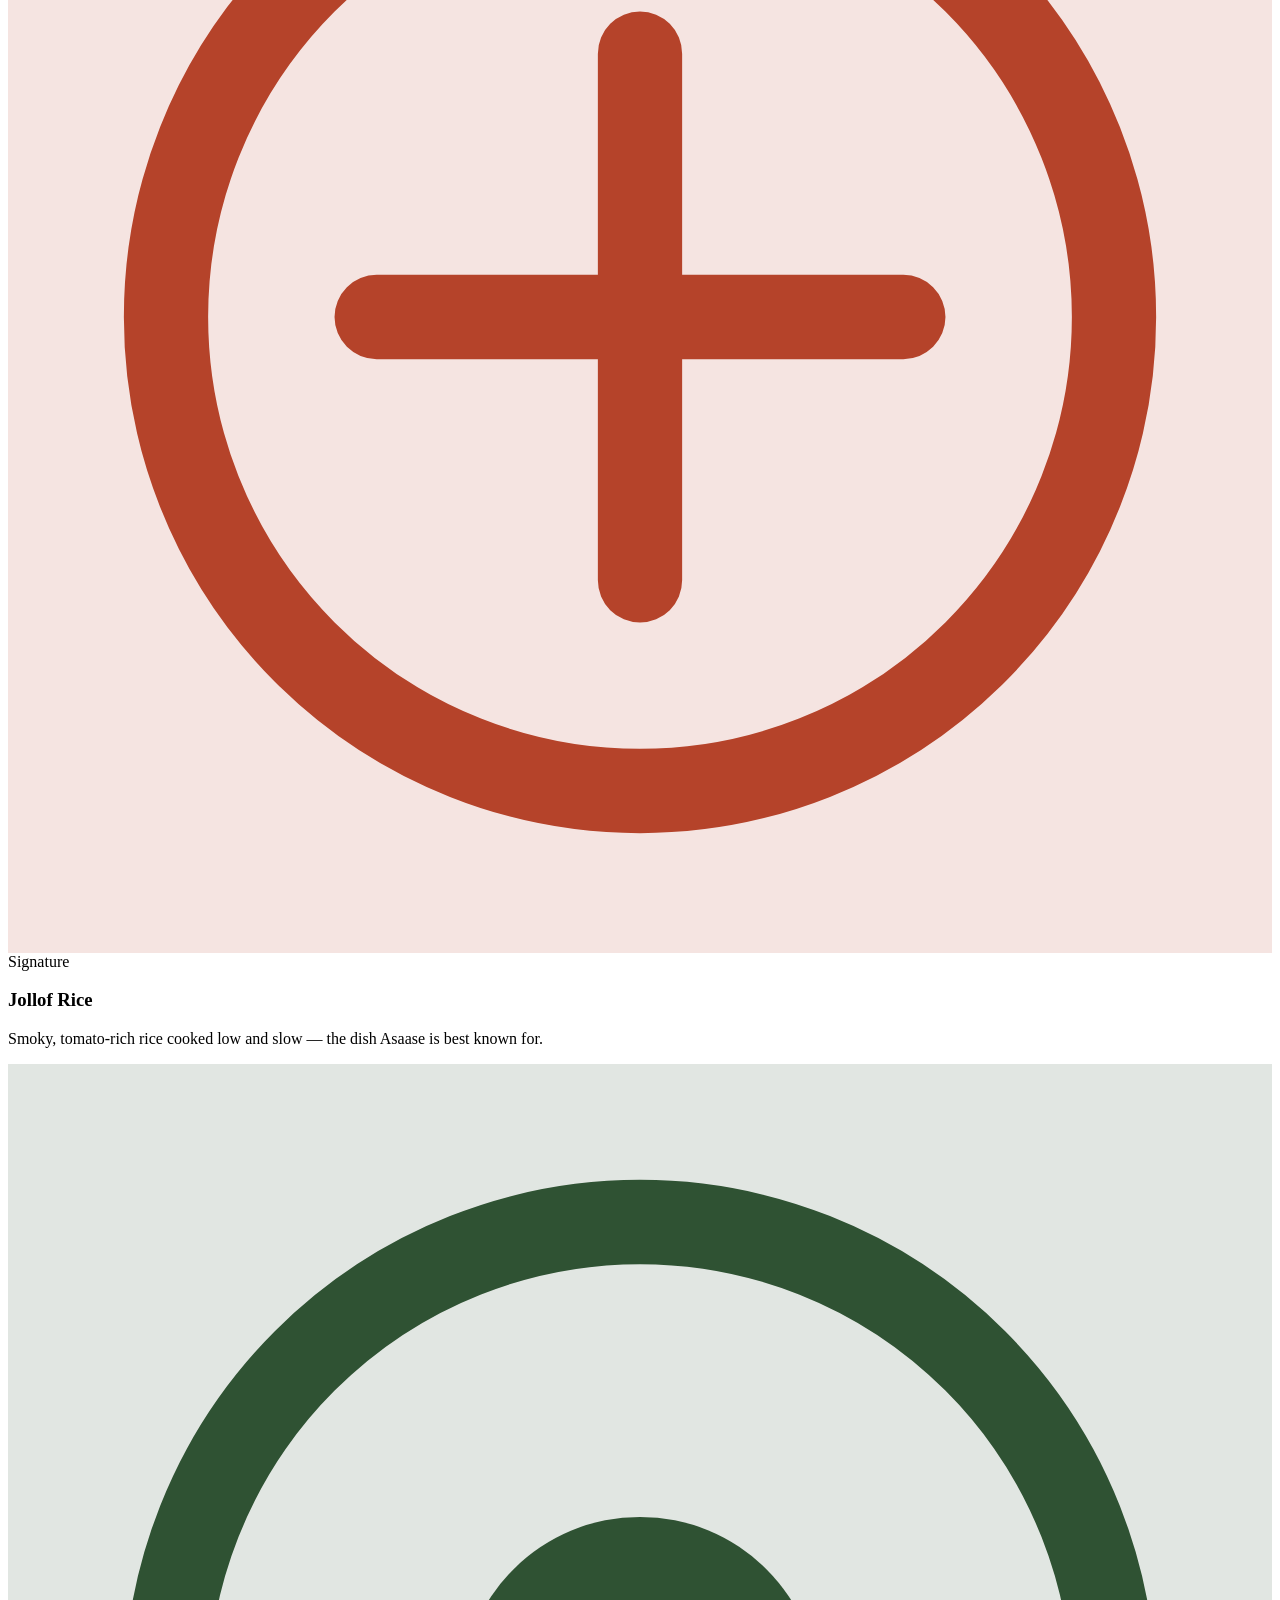
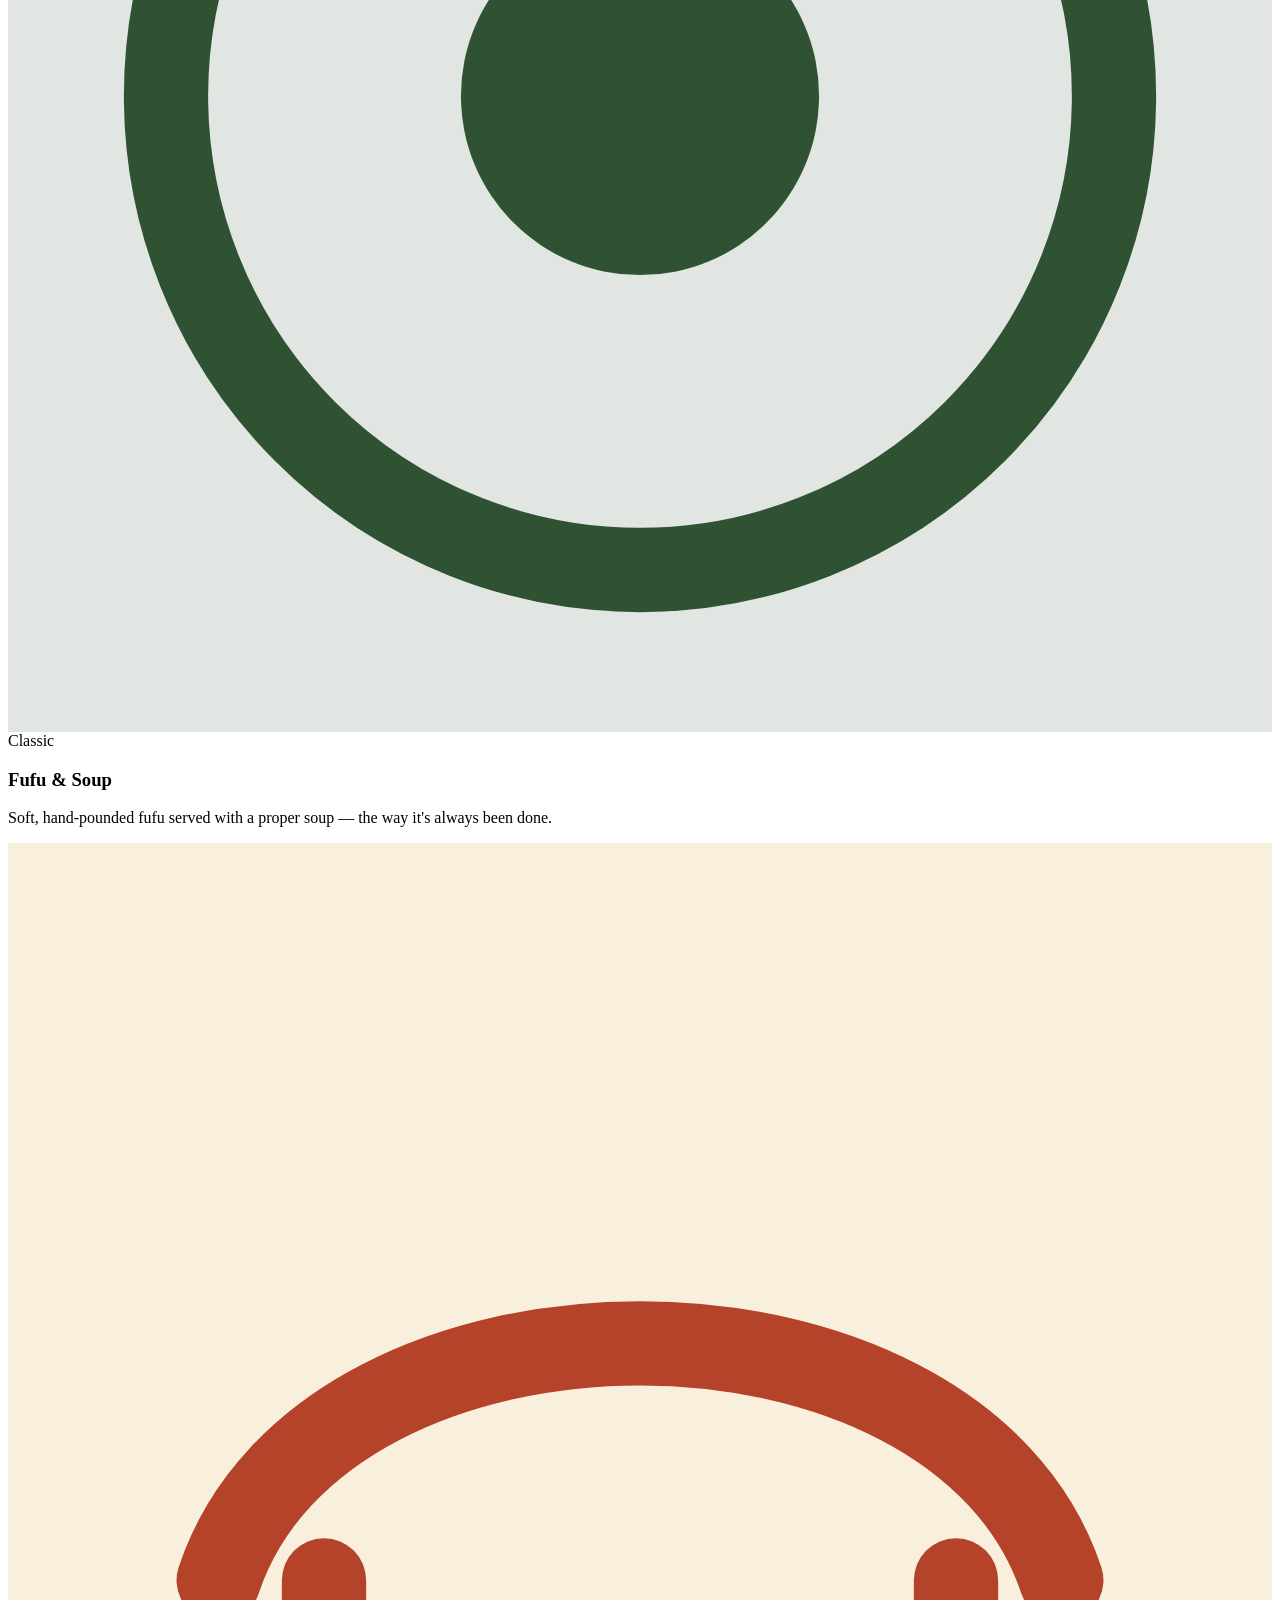
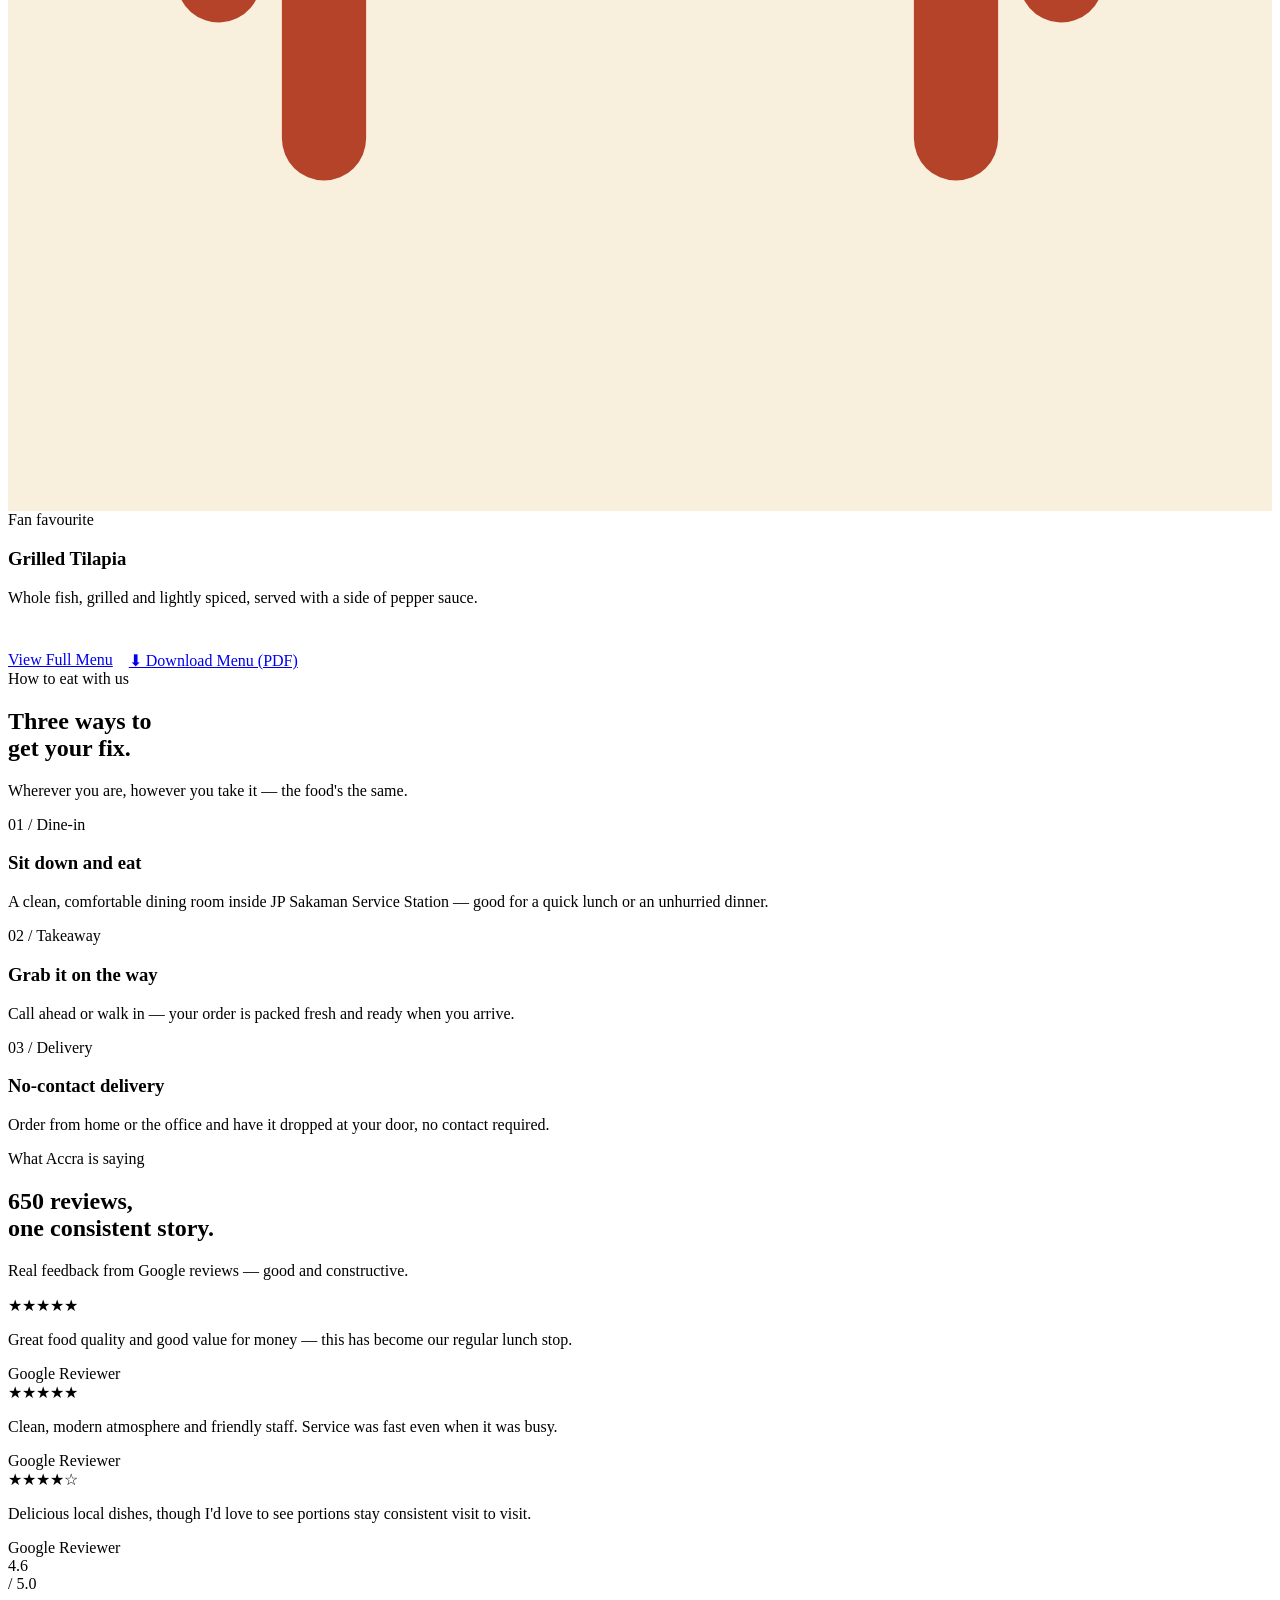
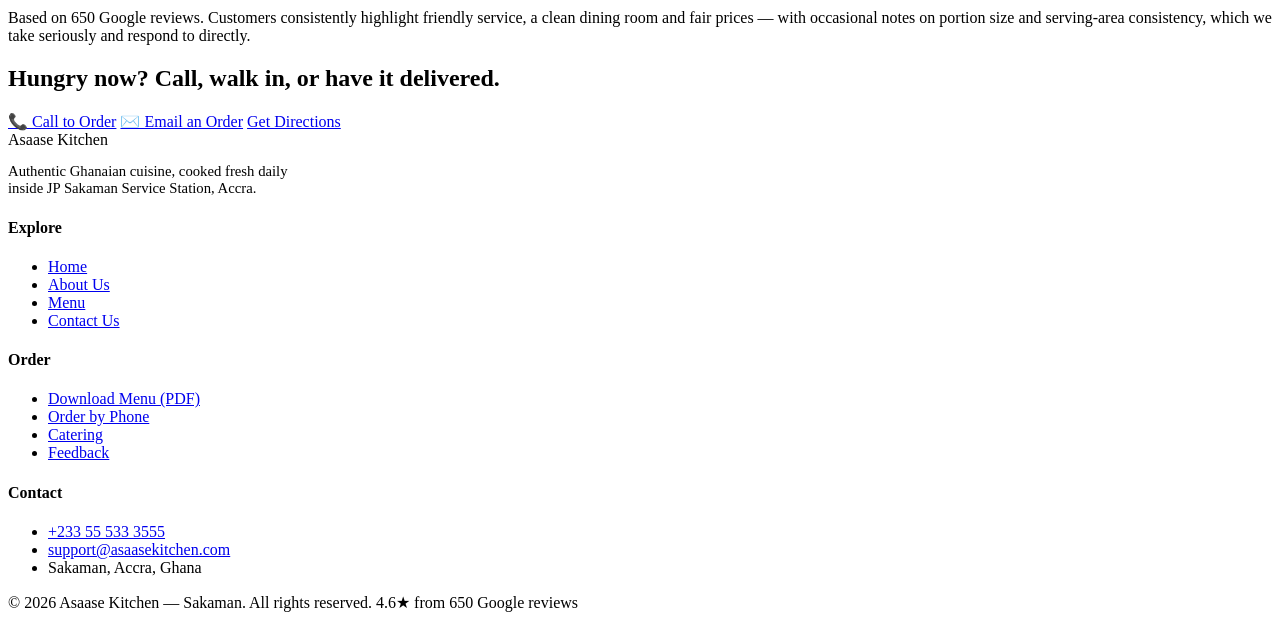
==== commit 2443fcdb: "Update index.html" ====
--- a/index.html
+++ b/index.html
@@ -8,595 +8,24 @@
 <link rel="preconnect" href="https://fonts.googleapis.com">
 <link rel="preconnect" href="https://fonts.gstatic.com" crossorigin>
 <link href="https://fonts.googleapis.com/css2?family=Fraunces:opsz,wght@9..144,300;9..144,500;9..144,600;9..144,700;9..144,900&family=Work+Sans:wght@400;500;600&family=Space+Mono:wght@400;700&display=swap" rel="stylesheet">
-<style>
-  :root{
-    --bg-dark:#16241C;
-    --bg-dark-2:#1D2F23;
-    --bg-cream:#FAF3E6;
-    --bg-cream-2:#F2E8D4;
-    --green:#2F5233;
-    --green-light:#3E6B45;
-    --gold:#D9A441;
-    --gold-soft:#E7C27A;
-    --terracotta:#B5432A;
-    --terracotta-soft:#C9603F;
-    --text-dark:#1C1912;
-    --text-light:#F6EDDC;
-    --text-muted-dark:#5A5140;
-    --text-muted-light:#C9BFA6;
-    --radius:2px;
-  }
-  *{margin:0;padding:0;box-sizing:border-box;}
-  html{scroll-behavior:smooth;}
-  body{
-    background:var(--bg-cream);
-    color:var(--text-dark);
-    font-family:'Work Sans',sans-serif;
-    font-size:16px;
-    line-height:1.6;
-    overflow-x:hidden;
-  }
-  h1,h2,h3,h4{
-    font-family:'Fraunces',serif;
-    font-weight:600;
-    line-height:1.05;
-    letter-spacing:-0.01em;
-  }
-  a{color:inherit;text-decoration:none;}
-  img{max-width:100%;display:block;}
-  .eyebrow{
-    font-family:'Space Mono',monospace;
-    font-size:0.72rem;
-    letter-spacing:0.16em;
-    text-transform:uppercase;
-    color:var(--terracotta);
-    display:flex;
-    align-items:center;
-    gap:10px;
-  }
-  .eyebrow::before{
-    content:'';
-    width:22px;height:2px;
-    background:var(--terracotta);
-    display:inline-block;
-  }
-  .wrap{
-    max-width:1180px;
-    margin:0 auto;
-    padding:0 32px;
-  }
-
-  /* ---------- Kente stripe divider (signature element) ---------- */
-  .kente{
-    height:10px;
-    width:100%;
-    background:repeating-linear-gradient(
-      90deg,
-      var(--gold) 0px, var(--gold) 26px,
-      var(--terracotta) 26px, var(--terracotta) 40px,
-      var(--green) 40px, var(--green) 58px,
-      var(--bg-cream) 58px, var(--bg-cream) 66px,
-      var(--terracotta) 66px, var(--terracotta) 74px,
-      var(--gold) 74px, var(--gold) 100px
-    );
-  }
-  .kente.dark{
-    background:repeating-linear-gradient(
-      90deg,
-      var(--gold) 0px, var(--gold) 26px,
-      var(--terracotta) 26px, var(--terracotta) 40px,
-      var(--gold-soft) 40px, var(--gold-soft) 58px,
-      var(--bg-dark) 58px, var(--bg-dark) 66px,
-      var(--terracotta) 66px, var(--terracotta) 74px,
-      var(--gold) 74px, var(--gold) 100px
-    );
-  }
-
-  /* ---------- Header ---------- */
-  header{
-    position:sticky;top:0;z-index:100;
-    background:var(--bg-cream);
-    border-bottom:1px solid rgba(28,25,18,0.08);
-  }
-  .nav-row{
-    display:flex;
-    align-items:center;
-    justify-content:space-between;
-    padding:18px 32px;
-    max-width:1180px;
-    margin:0 auto;
-  }
-  .logo{
-    display:flex;
-    align-items:baseline;
-    gap:10px;
-    font-family:'Fraunces',serif;
-    font-weight:700;
-    font-size:1.35rem;
-    color:var(--text-dark);
-  }
-  .logo span{
-    font-family:'Space Mono',monospace;
-    font-size:0.62rem;
-    letter-spacing:0.14em;
-    text-transform:uppercase;
-    color:var(--terracotta);
-    font-weight:400;
-  }
-  nav ul{
-    display:flex;
-    gap:34px;
-    list-style:none;
-  }
-  nav ul li a{
-    font-size:0.92rem;
-    font-weight:500;
-    color:var(--text-dark);
-    position:relative;
-    padding-bottom:4px;
-  }
-  nav ul li a::after{
-    content:'';
-    position:absolute;
-    left:0;bottom:0;
-    width:0;height:2px;
-    background:var(--terracotta);
-    transition:width .25s ease;
-  }
-  nav ul li a:hover::after{width:100%;}
-  .nav-actions{display:flex;align-items:center;gap:18px;}
-  .btn{
-    display:inline-flex;
-    align-items:center;
-    gap:8px;
-    padding:12px 22px;
-    font-size:0.88rem;
-    font-weight:600;
-    border-radius:var(--radius);
-    border:1.5px solid transparent;
-    cursor:pointer;
-    transition:transform .2s ease, background .2s ease, color .2s ease, border-color .2s ease;
-    white-space:nowrap;
-  }
-  .btn:hover{transform:translateY(-2px);}
-  .btn-solid{background:var(--terracotta);color:var(--text-light);}
-  .btn-solid:hover{background:#9c3a23;}
-  .btn-outline{border-color:var(--text-dark);color:var(--text-dark);}
-  .btn-outline:hover{background:var(--text-dark);color:var(--bg-cream);}
-  .btn-outline-light{border-color:var(--text-light);color:var(--text-light);}
-  .btn-outline-light:hover{background:var(--text-light);color:var(--bg-dark);}
-  .btn-gold{background:var(--gold);color:var(--text-dark);}
-  .btn-gold:hover{background:var(--gold-soft);}
-
-  .menu-toggle{display:none;background:none;border:none;font-size:1.6rem;cursor:pointer;color:var(--text-dark);}
-
-  /* ---------- Hero ---------- */
-  .hero{
-    background:var(--bg-dark);
-    color:var(--text-light);
-    position:relative;
-    padding:88px 0 0;
-    overflow:hidden;
-  }
-  .hero-grid{
-    display:grid;
-    grid-template-columns:1.1fr 0.9fr;
-    gap:60px;
-    align-items:center;
-    padding-bottom:70px;
-  }
-  .rating-pill{
-    display:inline-flex;
-    align-items:center;
-    gap:10px;
-    background:rgba(217,164,65,0.14);
-    border:1px solid rgba(217,164,65,0.4);
-    padding:8px 16px;
-    border-radius:40px;
-    font-family:'Space Mono',monospace;
-    font-size:0.78rem;
-    color:var(--gold-soft);
-    margin-bottom:28px;
-  }
-  .hero h1{
-    font-size:clamp(2.6rem,4.6vw,4.1rem);
-    color:var(--text-light);
-    margin-bottom:22px;
-  }
-  .hero h1 em{
-    font-style:italic;
-    color:var(--gold-soft);
-    font-weight:500;
-  }
-  .hero p.lede{
-    font-size:1.12rem;
-    color:var(--text-muted-light);
-    max-width:480px;
-    margin-bottom:36px;
-  }
-  .hero-ctas{display:flex;gap:16px;flex-wrap:wrap;margin-bottom:44px;}
-  .hero-meta{
-    display:flex;
-    gap:36px;
-    flex-wrap:wrap;
-    border-top:1px solid rgba(246,237,220,0.15);
-    padding-top:26px;
-  }
-  .hero-meta div{display:flex;flex-direction:column;gap:4px;}
-  .hero-meta b{font-family:'Fraunces',serif;font-size:1.5rem;font-weight:600;}
-  .hero-meta span{font-size:0.78rem;color:var(--text-muted-light);font-family:'Space Mono',monospace;letter-spacing:.03em;}
-
-  /* Hero visual: abstract plate composition, css-only */
-  .hero-plate-wrap{
-    position:relative;
-    display:flex;
-    align-items:center;
-    justify-content:center;
-    height:440px;
-  }
-  .plate{
-    width:340px;height:340px;
-    border-radius:50%;
-    background:radial-gradient(circle at 35% 30%, #FBF6EA, #ECE1C6 72%, #DCCBA1 100%);
-    box-shadow:0 30px 60px -15px rgba(0,0,0,0.5), inset 0 0 0 10px rgba(255,255,255,0.5);
-    position:relative;
-    display:flex;
-    align-items:center;
-    justify-content:center;
-  }
-  .plate::before{
-    content:'';
-    position:absolute;
-    inset:26px;
-    border-radius:50%;
-    border:2px dashed rgba(181,67,42,0.18);
-  }
-  .food-cluster{
-    width:230px;height:230px;
-    position:relative;
-  }
-  .blob{position:absolute;border-radius:50% 45% 55% 50%/55% 50% 50% 45%;}
-  .blob.jollof{
-    width:150px;height:120px;top:10px;left:8px;
-    background:linear-gradient(135deg,#C9502E,#9C3A23);
-    box-shadow:inset 0 -8px 18px rgba(0,0,0,0.25);
-  }
-  .blob.fufu{
-    width:88px;height:88px;top:34px;right:6px;
-    background:radial-gradient(circle at 35% 30%,#FDFBF3,#EFE6CE);
-    box-shadow:inset 0 -6px 12px rgba(0,0,0,0.12);
-  }
-  .blob.leaf{
-    width:60px;height:100px;bottom:6px;left:60px;
-    background:linear-gradient(160deg,#4F7A4B,#2F5233);
-    border-radius:0 100% 0 100%;
-    transform:rotate(-18deg);
-  }
-  .blob.pepper{
-    width:34px;height:34px;bottom:16px;right:36px;
-    background:radial-gradient(circle at 35% 30%,#E86B3A,#B5432A);
-    border-radius:40% 60% 55% 45%/50% 45% 55% 50%;
-  }
-  .steam{
-    position:absolute;
-    top:-58px;left:50%;
-    width:2px;height:60px;
-    opacity:0.5;
-  }
-  .steam span{
-    position:absolute;
-    width:3px;height:40px;
-    background:linear-gradient(to top, rgba(246,237,220,0), rgba(246,237,220,0.6));
-    border-radius:4px;
-    animation:rise 3.2s ease-in-out infinite;
-  }
-  .steam span:nth-child(1){left:-14px;animation-delay:0s;}
-  .steam span:nth-child(2){left:0px;animation-delay:1s;}
-  .steam span:nth-child(3){left:14px;animation-delay:2s;}
-  @keyframes rise{
-    0%{transform:translateY(10px);opacity:0;}
-    30%{opacity:0.7;}
-    100%{transform:translateY(-40px);opacity:0;}
-  }
-  @media (prefers-reduced-motion: reduce){
-    .steam span{animation:none;opacity:0.35;}
-  }
-  .badge-stamp{
-    position:absolute;
-    bottom:-6px;right:-14px;
-    background:var(--gold);
-    color:var(--text-dark);
-    width:96px;height:96px;
-    border-radius:50%;
-    display:flex;
-    flex-direction:column;
-    align-items:center;
-    justify-content:center;
-    font-family:'Space Mono',monospace;
-    font-size:0.62rem;
-    text-align:center;
-    line-height:1.3;
-    transform:rotate(-12deg);
-    box-shadow:0 12px 24px -6px rgba(0,0,0,0.4);
-    border:2px solid var(--bg-dark);
-  }
-  .badge-stamp b{font-family:'Fraunces',serif;font-size:1.3rem;display:block;}
-
-  /* ---------- Section shells ---------- */
-  section{padding:100px 0;}
-  .section-cream{background:var(--bg-cream);}
-  .section-cream2{background:var(--bg-cream-2);}
-  .section-dark{background:var(--bg-dark);color:var(--text-light);}
-  .section-head{
-    display:flex;
-    justify-content:space-between;
-    align-items:flex-end;
-    gap:40px;
-    margin-bottom:56px;
-    flex-wrap:wrap;
-  }
-  .section-head h2{font-size:clamp(2rem,3.4vw,2.9rem);margin-top:12px;}
-  .section-head p{max-width:380px;color:var(--text-muted-dark);font-size:0.98rem;}
-  .section-dark .section-head p{color:var(--text-muted-light);}
-
-  /* ---------- About / highlights ---------- */
-  .about-grid{
-    display:grid;
-    grid-template-columns:1fr 1fr;
-    gap:64px;
-    align-items:start;
-  }
-  .about-grid p{color:var(--text-muted-dark);margin-bottom:18px;font-size:1.02rem;max-width:480px;}
-  .highlight-list{
-    display:flex;
-    flex-direction:column;
-    gap:0;
-  }
-  .highlight-item{
-    display:flex;
-    gap:20px;
-    padding:22px 0;
-    border-top:1px solid rgba(28,25,18,0.1);
-  }
-  .highlight-item:last-child{border-bottom:1px solid rgba(28,25,18,0.1);}
-  .highlight-num{
-    font-family:'Space Mono',monospace;
-    font-size:0.8rem;
-    color:var(--terracotta);
-    padding-top:3px;
-  }
-  .highlight-item h4{font-size:1.08rem;margin-bottom:4px;}
-  .highlight-item span{color:var(--text-muted-dark);font-size:0.9rem;}
-
-  /* ---------- Dishes ---------- */
-  .dish-grid{
-    display:grid;
-    grid-template-columns:repeat(3,1fr);
-    gap:2px;
-    background:rgba(28,25,18,0.1);
-    border:1px solid rgba(28,25,18,0.1);
-  }
-  .dish-card{
-    background:var(--bg-cream);
-    padding:38px 30px;
-    display:flex;
-    flex-direction:column;
-    gap:14px;
-    min-height:230px;
-    transition:background .25s ease;
-    position:relative;
-  }
-  .dish-card:hover{background:var(--bg-cream-2);}
-  .dish-icon{
-    width:46px;height:46px;
-    border-radius:50%;
-    display:flex;align-items:center;justify-content:center;
-  }
-  .dish-icon svg{width:24px;height:24px;}
-  .dish-card h3{font-size:1.28rem;}
-  .dish-card p{color:var(--text-muted-dark);font-size:0.92rem;flex-grow:1;}
-  .dish-tag{
-    font-family:'Space Mono',monospace;
-    font-size:0.72rem;
-    letter-spacing:.06em;
-    text-transform:uppercase;
-    color:var(--terracotta);
-  }
-
-  /* ---------- Services ---------- */
-  .service-grid{
-    display:grid;
-    grid-template-columns:repeat(3,1fr);
-    gap:28px;
-  }
-  .service-card{
-    border:1.5px solid rgba(246,237,220,0.18);
-    padding:38px 30px;
-    border-radius:var(--radius);
-    transition:border-color .25s ease, transform .25s ease;
-  }
-  .service-card:hover{border-color:var(--gold);transform:translateY(-4px);}
-  .service-card .num{
-    font-family:'Space Mono',monospace;
-    color:var(--gold-soft);
-    font-size:0.8rem;
-    margin-bottom:20px;
-    display:block;
-  }
-  .service-card h3{font-size:1.4rem;margin-bottom:12px;color:var(--text-light);}
-  .service-card p{color:var(--text-muted-light);font-size:0.95rem;}
-
-  /* ---------- Reviews ---------- */
-  .review-strip{
-    display:grid;
-    grid-template-columns:repeat(3,1fr);
-    gap:28px;
-  }
-  .review-card{
-    background:var(--bg-cream);
-    border:1px solid rgba(28,25,18,0.1);
-    padding:32px;
-    position:relative;
-  }
-  .review-stars{color:var(--gold);font-family:'Space Mono',monospace;font-size:0.85rem;margin-bottom:16px;letter-spacing:2px;}
-  .review-card p.quote{font-size:1.02rem;font-family:'Fraunces',serif;font-weight:400;font-style:italic;margin-bottom:20px;line-height:1.5;}
-  .review-name{font-family:'Space Mono',monospace;font-size:0.76rem;text-transform:uppercase;color:var(--text-muted-dark);letter-spacing:.05em;}
-  .review-summary{
-    display:flex;
-    align-items:center;
-    gap:24px;
-    margin-top:46px;
-    padding-top:36px;
-    border-top:1px solid rgba(28,25,18,0.1);
-    flex-wrap:wrap;
-  }
-  .review-summary .score{font-family:'Fraunces',serif;font-size:3rem;font-weight:700;}
-  .review-summary .score-sub{font-family:'Space Mono',monospace;font-size:0.8rem;color:var(--text-muted-dark);}
-  .review-note{color:var(--text-muted-dark);font-size:0.92rem;max-width:500px;}
-
-  /* ---------- Order / CTA banner ---------- */
-  .order-banner{
-    background:var(--terracotta);
-    color:var(--text-light);
-    padding:70px 0;
-  }
-  .order-banner .wrap{
-    display:flex;
-    justify-content:space-between;
-    align-items:center;
-    gap:40px;
-    flex-wrap:wrap;
-  }
-  .order-banner h2{font-size:clamp(1.8rem,3vw,2.5rem);max-width:520px;color:var(--text-light);}
-  .order-banner-ctas{display:flex;gap:16px;flex-wrap:wrap;}
-
-  /* ---------- Location / Contact ---------- */
-  .contact-grid{
-    display:grid;
-    grid-template-columns:1fr 1fr;
-    gap:64px;
-  }
-  .info-block{margin-bottom:30px;}
-  .info-block .eyebrow{margin-bottom:10px;}
-  .info-block p, .info-block a.line{font-size:1.05rem;margin-bottom:2px;}
-  .info-block a.line:hover{color:var(--terracotta);}
-  .map-frame{
-    border:1px solid rgba(28,25,18,0.12);
-    background:
-      linear-gradient(135deg, rgba(47,82,51,0.08), rgba(181,67,42,0.06)),
-      repeating-linear-gradient(0deg, rgba(28,25,18,0.04) 0 1px, transparent 1px 34px),
-      repeating-linear-gradient(90deg, rgba(28,25,18,0.04) 0 1px, transparent 1px 34px);
-    min-height:360px;
-    position:relative;
-    display:flex;
-    align-items:center;
-    justify-content:center;
-  }
-  .map-pin{
-    display:flex;
-    flex-direction:column;
-    align-items:center;
-    gap:10px;
-  }
-  .map-pin .dot{
-    width:18px;height:18px;
-    background:var(--terracotta);
-    border-radius:50% 50% 50% 0;
-    transform:rotate(-45deg);
-    box-shadow:0 8px 18px rgba(181,67,42,0.4);
-  }
-  .map-pin span{
-    font-family:'Space Mono',monospace;
-    font-size:0.78rem;
-    color:var(--text-muted-dark);
-    text-align:center;
-    max-width:220px;
-  }
-  .hours-list{display:flex;flex-direction:column;gap:8px;margin-top:8px;}
-  .hours-list div{display:flex;justify-content:space-between;font-size:0.95rem;max-width:280px;}
-  .hours-list span:last-child{font-family:'Space Mono',monospace;font-size:0.85rem;color:var(--text-muted-dark);}
-
-  /* ---------- Footer ---------- */
-  footer{background:var(--bg-dark);color:var(--text-muted-light);padding:60px 0 30px;}
-  .footer-grid{
-    display:grid;
-    grid-template-columns:1.4fr 1fr 1fr 1fr;
-    gap:40px;
-    margin-bottom:50px;
-  }
-  .footer-grid h4{color:var(--text-light);font-family:'Fraunces',serif;font-size:1.05rem;margin-bottom:16px;font-weight:600;}
-  .footer-grid ul{list-style:none;display:flex;flex-direction:column;gap:10px;}
-  .footer-grid ul li a{font-size:0.92rem;}
-  .footer-grid ul li a:hover{color:var(--gold-soft);}
-  .footer-logo{
-    font-family:'Fraunces',serif;font-size:1.6rem;font-weight:700;color:var(--text-light);margin-bottom:14px;
-  }
-  .footer-bottom{
-    display:flex;
-    justify-content:space-between;
-    padding-top:26px;
-    border-top:1px solid rgba(246,237,220,0.12);
-    font-size:0.8rem;
-    flex-wrap:wrap;
-    gap:10px;
-  }
-
-  /* ---------- Mobile nav ---------- */
-  .mobile-menu{
-    display:none;
-    position:fixed;
-    inset:0;
-    background:var(--bg-dark);
-    z-index:200;
-    flex-direction:column;
-    padding:32px;
-  }
-  .mobile-menu.open{display:flex;}
-  .mobile-menu-top{display:flex;justify-content:space-between;align-items:center;margin-bottom:50px;}
-  .mobile-menu ul{list-style:none;display:flex;flex-direction:column;gap:28px;}
-  .mobile-menu ul li a{font-family:'Fraunces',serif;font-size:2rem;color:var(--text-light);}
-  .mobile-menu .btn{margin-top:40px;align-self:flex-start;}
-  .close-x{background:none;border:none;color:var(--text-light);font-size:2rem;cursor:pointer;}
-
-  /* ---------- Responsive ---------- */
-  @media (max-width:980px){
-    .hero-grid{grid-template-columns:1fr;gap:50px;padding-bottom:50px;}
-    .hero-plate-wrap{height:320px;order:-1;}
-    .about-grid{grid-template-columns:1fr;}
-    .dish-grid{grid-template-columns:repeat(2,1fr);}
-    .service-grid{grid-template-columns:repeat(1,1fr);}
-    .review-strip{grid-template-columns:1fr;}
-    .contact-grid{grid-template-columns:1fr;}
-    .footer-grid{grid-template-columns:1fr 1fr;}
-    nav, .nav-actions .btn-outline{display:none;}
-    .menu-toggle{display:block;}
-  }
-  @media (max-width:600px){
-    .wrap{padding:0 20px;}
-    .dish-grid{grid-template-columns:1fr;}
-    .footer-grid{grid-template-columns:1fr;}
-    section{padding:70px 0;}
-    .order-banner .wrap{flex-direction:column;align-items:flex-start;}
-  }
-</style>
+<link rel="stylesheet" href="styles.css">
 </head>
 <body>
 
 <header>
   <div class="nav-row">
-    <a href="#top" class="logo">Asaase <span>Kitchen — Sakaman</span></a>
+    <a href="index.html" class="logo">Asaase <span>Kitchen — Sakaman</span></a>
     <nav>
       <ul>
-        <li><a href="#about">About</a></li>
-        <li><a href="#menu">Menu</a></li>
-        <li><a href="#services">Services</a></li>
-        <li><a href="#reviews">Reviews</a></li>
-        <li><a href="#visit">Visit</a></li>
+        <li><a href="index.html" class="active">Home</a></li>
+        <li><a href="about.html">About Us</a></li>
+        <li><a href="menu.html">Menu</a></li>
+        <li><a href="contact.html">Contact Us</a></li>
       </ul>
     </nav>
     <div class="nav-actions">
-      <a href="tel:+233555333555" class="btn btn-outline">📞 +233 55 533 3555</a>
-      <a href="#order" class="btn btn-solid">Order Now</a>
+      <a href="asaase-kitchen-menu.pdf" download class="btn btn-outline">⬇ Download Menu</a>
+      <a href="tel:+233555333555" class="btn btn-solid">📞 Order Now</a>
       <button class="menu-toggle" aria-label="Open menu" onclick="document.getElementById('mobileMenu').classList.add('open')">☰</button>
     </div>
   </div>
@@ -608,13 +37,13 @@
     <button class="close-x" onclick="document.getElementById('mobileMenu').classList.remove('open')">✕</button>
   </div>
   <ul>
-    <li><a href="#about" onclick="document.getElementById('mobileMenu').classList.remove('open')">About</a></li>
-    <li><a href="#menu" onclick="document.getElementById('mobileMenu').classList.remove('open')">Menu</a></li>
-    <li><a href="#services" onclick="document.getElementById('mobileMenu').classList.remove('open')">Services</a></li>
-    <li><a href="#reviews" onclick="document.getElementById('mobileMenu').classList.remove('open')">Reviews</a></li>
-    <li><a href="#visit" onclick="document.getElementById('mobileMenu').classList.remove('open')">Visit</a></li>
+    <li><a href="index.html">Home</a></li>
+    <li><a href="about.html">About Us</a></li>
+    <li><a href="menu.html">Menu</a></li>
+    <li><a href="contact.html">Contact Us</a></li>
   </ul>
-  <a href="#order" class="btn btn-gold">Order Now</a>
+  <a href="asaase-kitchen-menu.pdf" download class="btn btn-outline-light">⬇ Download Menu</a>
+  <a href="tel:+233555333555" class="btn btn-gold">Order Now</a>
 </div>
 
 <div class="kente dark" id="top"></div>
@@ -627,8 +56,9 @@
       <h1>Real Ghanaian <em>chop</em>,<br>cooked with care in Sakaman.</h1>
       <p class="lede">Fufu, jollof, grilled tilapia and kelewele — made fresh daily and served in a clean, welcoming space inside JP Sakaman Service Station. Dine in, take away, or have it delivered, no contact needed.</p>
       <div class="hero-ctas">
-        <a href="#order" class="btn btn-gold">🥡 Order Takeaway</a>
-        <a href="#visit" class="btn btn-outline-light">Reserve a Table</a>
+        <a href="tel:+233555333555" class="btn btn-gold">🥡 Order Takeaway</a>
+        <a href="contact.html" class="btn btn-outline-light">Reserve a Table</a>
+        <a href="asaase-kitchen-menu.pdf" download class="btn btn-outline-light">⬇ Download Menu</a>
       </div>
       <div class="hero-meta">
         <div><b>4.6★</b><span>650 reviews</span></div>
@@ -652,7 +82,7 @@
 </section>
 <div class="kente"></div>
 
-<!-- ABOUT -->
+<!-- ABOUT TEASER -->
 <section class="section-cream" id="about">
   <div class="wrap">
     <div class="section-head">
@@ -664,8 +94,8 @@
     </div>
     <div class="about-grid">
       <div>
-        <p>Asaase Kitchen — Sakaman is a modern Ghanaian restaurant serving authentic local cuisine in a clean, comfortable dining room inside JP Sakaman Service Station. We keep the menu generous, the prices fair, and the kitchen consistent — which is why customers keep coming back, whether they're sitting down for lunch or picking up dinner on the way home.</p>
-        <p>We read every review. Where we've fallen short — a portion that felt small, a price that changed, a queue that ran long — we've said so honestly and worked to fix it. Good food and honest service are the two things we don't compromise on.</p>
+        <p>Asaase Kitchen — Sakaman is a modern Ghanaian restaurant serving authentic local cuisine in a clean, comfortable dining room inside JP Sakaman Service Station. We keep the menu generous, the prices fair, and the kitchen consistent — which is why customers keep coming back.</p>
+        <a href="about.html" class="btn btn-outline">Read Our Story</a>
       </div>
       <div class="highlight-list">
         <div class="highlight-item">
@@ -689,7 +119,7 @@
   </div>
 </section>
 
-<!-- MENU / DISHES -->
+<!-- MENU TEASER -->
 <section class="section-cream2" id="menu">
   <div class="wrap">
     <div class="section-head">
@@ -697,7 +127,7 @@
         <span class="eyebrow">On the menu</span>
         <h2>The dishes people<br>drive back for.</h2>
       </div>
-      <p>A short list of favourites — the full menu is longer, and changes with what's fresh.</p>
+      <p>A short list of favourites — see everything we serve on the full menu page.</p>
     </div>
   </div>
   <div class="wrap" style="padding:0;">
@@ -726,34 +156,11 @@
         <h3>Grilled Tilapia</h3>
         <p>Whole fish, grilled and lightly spiced, served with a side of pepper sauce.</p>
       </div>
-      <div class="dish-card">
-        <div class="dish-icon" style="background:rgba(217,164,65,0.18);">
-          <svg viewBox="0 0 24 24" fill="none"><rect x="5" y="5" width="14" height="14" rx="3" stroke="#D9A441" stroke-width="1.6"/><path d="M9 9l6 6M15 9l-6 6" stroke="#D9A441" stroke-width="1.6" stroke-linecap="round"/></svg>
-        </div>
-        <span class="dish-tag">Snack</span>
-        <h3>Kelewele</h3>
-        <p>Spiced fried plantain, cut and seasoned in-house — the perfect side or snack on its own.</p>
-      </div>
-      <div class="dish-card">
-        <div class="dish-icon" style="background:rgba(47,82,51,0.14);">
-          <svg viewBox="0 0 24 24" fill="none"><path d="M12 4v16M4 12h16" stroke="#2F5233" stroke-width="1.6" stroke-linecap="round"/></svg>
-        </div>
-        <span class="dish-tag">Everyday</span>
-        <h3>Traditional Meals</h3>
-        <p>A rotating line-up of home-style Ghanaian dishes, cooked fresh every day.</p>
-      </div>
-      <div class="dish-card">
-        <div class="dish-icon" style="background:rgba(181,67,42,0.14);">
-          <svg viewBox="0 0 24 24" fill="none"><path d="M12 3l2.6 5.9L21 10l-4.7 4 1.3 6.9L12 17.8 6.4 20.9l1.3-6.9L3 10l6.4-1.1L12 3z" stroke="#B5432A" stroke-width="1.4" stroke-linejoin="round"/></svg>
-        </div>
-        <span class="dish-tag">And more</span>
-        <h3>Full À La Carte</h3>
-        <p>See the complete menu and current prices when you call or order online.</p>
-      </div>
-    </div>
-  </div>
-  <div class="wrap" style="margin-top:44px;">
-    <a href="#order" class="btn btn-solid">View Full Menu &amp; Order</a>
+    </div>
+  </div>
+  <div class="wrap" style="margin-top:44px;display:flex;gap:16px;flex-wrap:wrap;">
+    <a href="menu.html" class="btn btn-solid">View Full Menu</a>
+    <a href="asaase-kitchen-menu.pdf" download class="btn btn-outline">⬇ Download Menu (PDF)</a>
   </div>
 </section>
 
@@ -832,51 +239,7 @@
     <div class="order-banner-ctas">
       <a href="tel:+233555333555" class="btn btn-gold">📞 Call to Order</a>
       <a href="mailto:orders@asaasekitchen.com" class="btn btn-outline-light">✉️ Email an Order</a>
-    </div>
-  </div>
-</section>
-
-<!-- VISIT / CONTACT -->
-<section class="section-cream2" id="visit">
-  <div class="wrap">
-    <div class="section-head">
-      <div>
-        <span class="eyebrow">Find us</span>
-        <h2>Inside JP Sakaman<br>Service Station.</h2>
-      </div>
-      <p>Easy to find, easy to park, open every day.</p>
-    </div>
-    <div class="contact-grid">
-      <div>
-        <div class="info-block">
-          <span class="eyebrow">Address</span>
-          <p>Inside JP Sakaman Service Station<br>Sakaman, Accra, Ghana</p>
-        </div>
-        <div class="info-block">
-          <span class="eyebrow">Phone</span>
-          <a class="line" href="tel:+233555333555">+233 55 533 3555</a>
-        </div>
-        <div class="info-block">
-          <span class="eyebrow">Email</span>
-          <a class="line" href="mailto:info@asaasekitchen.com">info@asaasekitchen.com</a><br>
-          <a class="line" href="mailto:orders@asaasekitchen.com">orders@asaasekitchen.com</a><br>
-          <a class="line" href="mailto:reservations@asaasekitchen.com">reservations@asaasekitchen.com</a>
-        </div>
-        <div class="info-block">
-          <span class="eyebrow">Hours</span>
-          <div class="hours-list">
-            <div><span>Monday – Friday</span><span>8:00 – 22:00</span></div>
-            <div><span>Saturday – Sunday</span><span>9:00 – 23:00</span></div>
-          </div>
-        </div>
-        <a href="tel:+233555333555" class="btn btn-solid">Call the Kitchen</a>
-      </div>
-      <div class="map-frame">
-        <div class="map-pin">
-          <div class="dot"></div>
-          <span>JP Sakaman Service Station, Sakaman, Accra — look for the forecourt entrance</span>
-        </div>
-      </div>
+      <a href="contact.html" class="btn btn-outline-light">Get Directions</a>
     </div>
   </div>
 </section>
@@ -893,18 +256,18 @@
       <div>
         <h4>Explore</h4>
         <ul>
-          <li><a href="#about">About Us</a></li>
-          <li><a href="#menu">Menu</a></li>
-          <li><a href="#services">Delivery &amp; Takeaway</a></li>
-          <li><a href="#reviews">Reviews</a></li>
+          <li><a href="index.html">Home</a></li>
+          <li><a href="about.html">About Us</a></li>
+          <li><a href="menu.html">Menu</a></li>
+          <li><a href="contact.html">Contact Us</a></li>
         </ul>
       </div>
       <div>
-        <h4>Services</h4>
+        <h4>Order</h4>
         <ul>
-          <li><a href="#order">Online Ordering</a></li>
+          <li><a href="asaase-kitchen-menu.pdf" download>Download Menu (PDF)</a></li>
+          <li><a href="tel:+233555333555">Order by Phone</a></li>
           <li><a href="mailto:catering@asaasekitchen.com">Catering</a></li>
-          <li><a href="mailto:reservations@asaasekitchen.com">Reservations</a></li>
           <li><a href="mailto:feedback@asaasekitchen.com">Feedback</a></li>
         </ul>
       </div>
